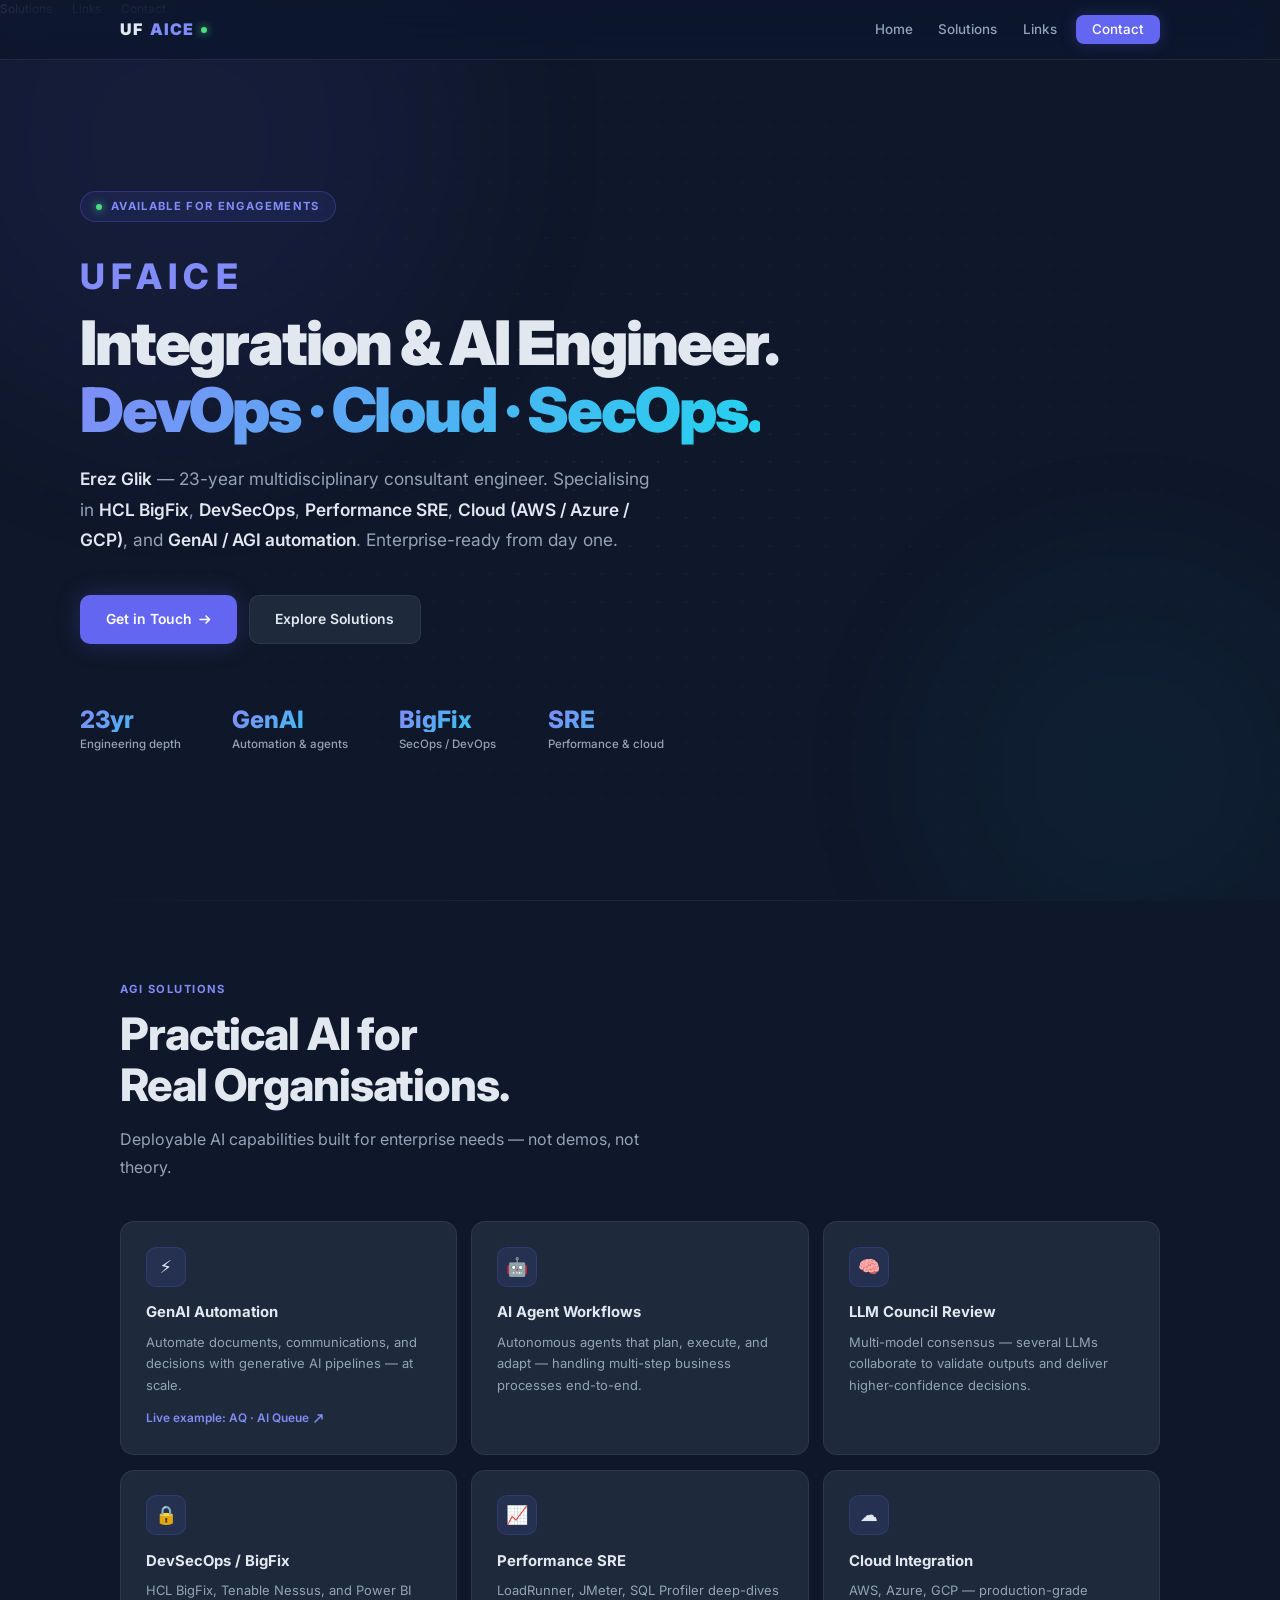
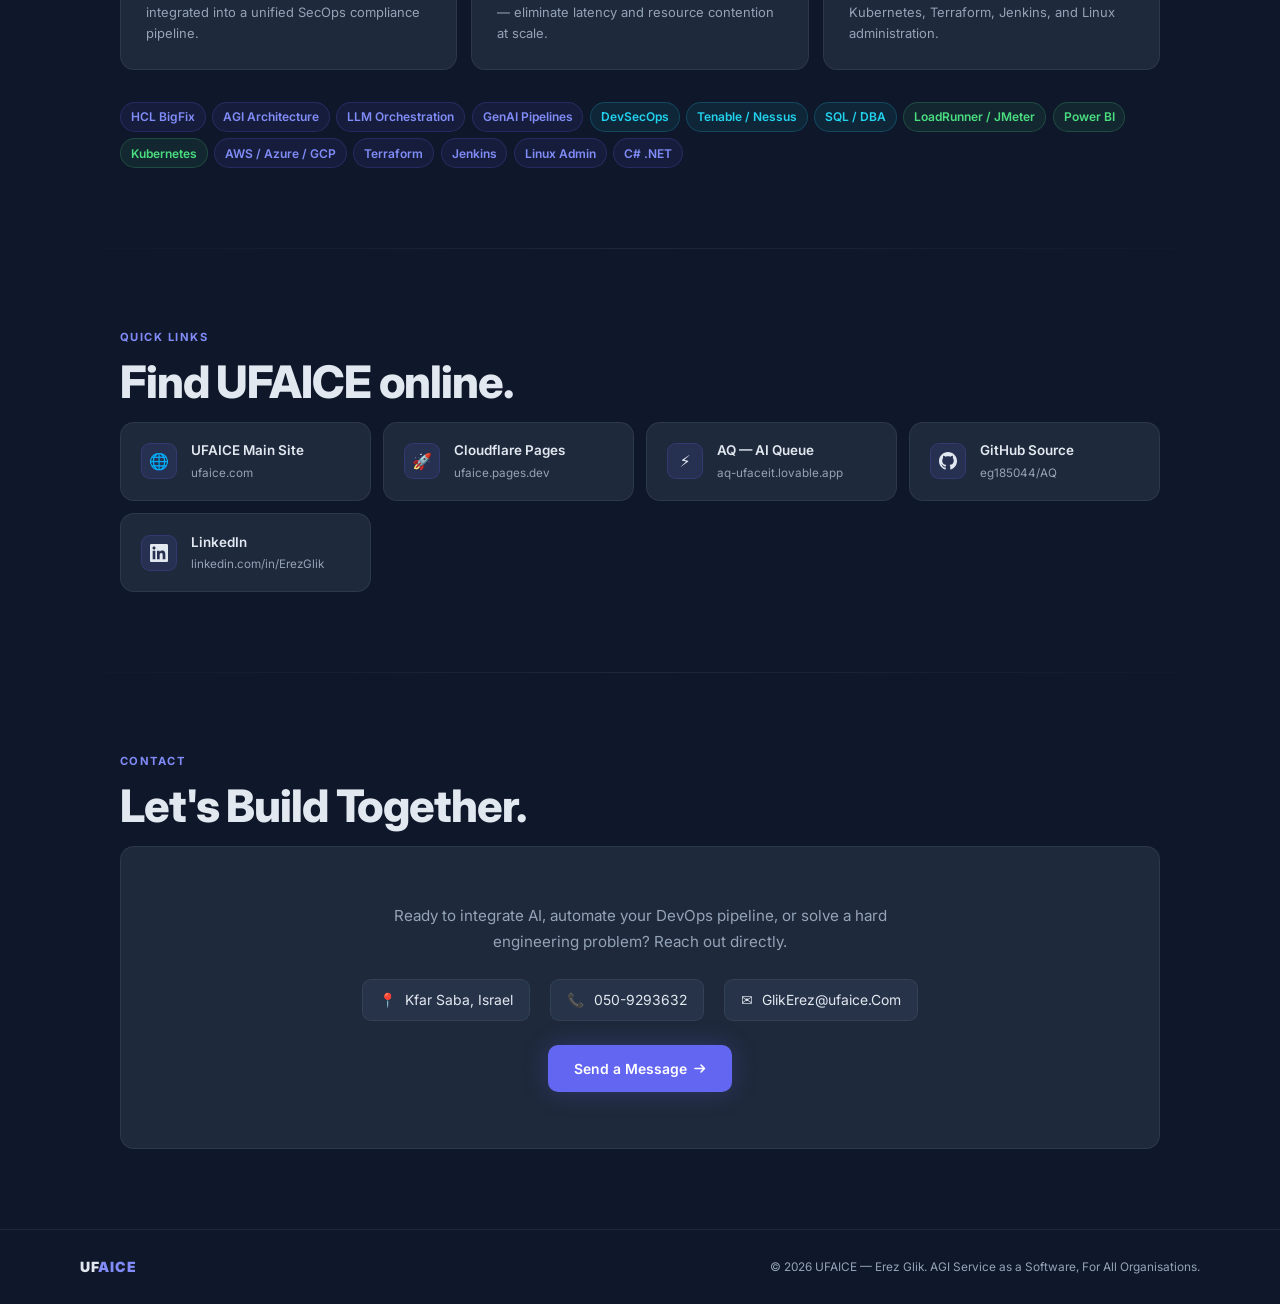
==== index.html @ b27f2d7b "Create UFAICE Cloudflare Pages PWA" ====
<!DOCTYPE html>
<html lang="en">
<head>
  <meta charset="UTF-8" />
  <meta name="viewport" content="width=device-width, initial-scale=1.0" />
  <meta name="description" content="UFAICE — AGI Service as a Software. Erez Glik: Integration Consultant Engineer specialising in DevOps, Cloud, SecOps, BigFix, SRE, and AI/AGI automation." />
  <meta name="keywords" content="UFAICE, Erez Glik, DevOps, SecOps, BigFix, Cloud, SRE, GenAI, AI Agents, LLM, Integration Engineer" />
  <meta name="author" content="Erez Glik — UFAICE" />
  <meta name="theme-color" content="#0f172a" />
  <meta name="robots" content="index, follow" />

  <!-- Open Graph -->
  <meta property="og:title" content="UFAICE | Erez Glik — Integration Consultant & AI Engineer" />
  <meta property="og:description" content="DevOps · Cloud · SecOps · BigFix · SRE · GenAI. AGI Service as a Software for all organisations." />
  <meta property="og:type" content="website" />
  <meta property="og:url" content="https://ufaice.com/" />

  <!-- PWA -->
  <link rel="manifest" href="/manifest.webmanifest" />
  <link rel="apple-touch-icon" href="/icons/icon-192.png" />
  <meta name="apple-mobile-web-app-capable" content="yes" />
  <meta name="apple-mobile-web-app-status-bar-style" content="black-translucent" />
  <meta name="apple-mobile-web-app-title" content="UFAICE" />

  <title>UFAICE | Erez Glik</title>

  <link rel="preconnect" href="https://fonts.googleapis.com" />
  <link rel="preconnect" href="https://fonts.gstatic.com" crossorigin />
  <link href="https://fonts.googleapis.com/css2?family=Inter:wght@300;400;500;600;700;800;900&display=swap" rel="stylesheet" />
  <link rel="stylesheet" href="/style.css" />
</head>
<body>

<!-- Ambient background -->
<div id="ambient" aria-hidden="true">
  <div class="orb orb-1"></div>
  <div class="orb orb-2"></div>
</div>

<!-- ── Navigation ─────────────────────────────────── -->
<nav id="nav" role="navigation" aria-label="Main navigation">
  <div class="nav-inner">
    <a href="#home" class="nav-logo" aria-label="UFAICE home">
      UF<span class="hi">AICE</span>
      <div class="pulse" aria-hidden="true"></div>
    </a>
    <ul class="nav-links" id="navLinks" role="list">
      <li><a href="#home"      class="nav-link active" data-section="home">Home</a></li>
      <li><a href="#solutions" class="nav-link"        data-section="solutions">Solutions</a></li>
      <li><a href="#links"     class="nav-link"        data-section="links">Links</a></li>
      <li><a href="#contact"   class="nav-link nav-cta" data-section="contact">Contact</a></li>
    </ul>
    <button class="burger" id="burger" aria-label="Toggle menu" aria-expanded="false" aria-controls="navLinks">
      <span></span><span></span><span></span>
    </button>
  </div>
</nav>

<!-- ── Hero ───────────────────────────────────────── -->
<section id="home" aria-label="Hero">
  <div class="hero-inner">
    <div class="hero-badge">
      <div class="dot" aria-hidden="true"></div>
      Available for engagements
    </div>

    <p class="brand-line">UFAICE</p>

    <h1 class="hero-h1">
      Integration &amp; AI Engineer.<br/>
      <span class="g">DevOps · Cloud · SecOps.</span>
    </h1>

    <p class="hero-sub">
      <strong>Erez Glik</strong> — 23-year multidisciplinary consultant engineer.
      Specialising in <strong>HCL BigFix</strong>, <strong>DevSecOps</strong>,
      <strong>Performance SRE</strong>, <strong>Cloud (AWS / Azure / GCP)</strong>,
      and <strong>GenAI / AGI automation</strong>. Enterprise-ready from day one.
    </p>

    <div class="hero-actions">
      <a href="#contact" class="btn btn-p">
        Get in Touch
        <svg width="13" height="13" viewBox="0 0 13 13" fill="none" aria-hidden="true">
          <path d="M2 6.5h9M8 3l3.5 3.5L8 10" stroke="currentColor" stroke-width="1.6" stroke-linecap="round" stroke-linejoin="round"/>
        </svg>
      </a>
      <a href="#solutions" class="btn btn-g">Explore Solutions</a>
    </div>

    <div class="hero-stats" aria-label="Key stats">
      <div class="stat"><div class="stat-num">23yr</div><div class="stat-lbl">Engineering depth</div></div>
      <div class="stat"><div class="stat-num">GenAI</div><div class="stat-lbl">Automation & agents</div></div>
      <div class="stat"><div class="stat-num">BigFix</div><div class="stat-lbl">SecOps / DevOps</div></div>
      <div class="stat"><div class="stat-num">SRE</div><div class="stat-lbl">Performance & cloud</div></div>
    </div>
  </div>
</section>

<div class="divider" role="separator" aria-hidden="true"></div>

<!-- ── Solutions ──────────────────────────────────── -->
<section id="solutions" class="sec" aria-labelledby="sol-h">
  <div class="wrap">
    <p class="tag reveal">AGI Solutions</p>
    <h2 id="sol-h" class="reveal">Practical AI for<br/>Real Organisations.</h2>
    <p class="lead reveal">Deployable AI capabilities built for enterprise needs — not demos, not theory.</p>

    <div class="cards" role="list">
      <article class="card reveal d1" role="listitem">
        <div class="card-icon" aria-hidden="true">⚡</div>
        <h3 class="c-title">GenAI Automation</h3>
        <p class="c-body">Automate documents, communications, and decisions with generative AI pipelines — at scale.</p>
        <a href="https://aq-ufaceit.lovable.app" target="_blank" rel="noopener noreferrer" class="card-link" aria-label="Live example: AQ AI Queue">
          Live example: AQ · AI Queue
          <svg width="11" height="11" viewBox="0 0 11 11" fill="none" aria-hidden="true"><path d="M2 9L9 2M9 2H5M9 2v4" stroke="currentColor" stroke-width="1.5" stroke-linecap="round" stroke-linejoin="round"/></svg>
        </a>
      </article>
      <article class="card reveal d2" role="listitem">
        <div class="card-icon" aria-hidden="true">🤖</div>
        <h3 class="c-title">AI Agent Workflows</h3>
        <p class="c-body">Autonomous agents that plan, execute, and adapt — handling multi-step business processes end-to-end.</p>
      </article>
      <article class="card reveal d3" role="listitem">
        <div class="card-icon" aria-hidden="true">🧠</div>
        <h3 class="c-title">LLM Council Review</h3>
        <p class="c-body">Multi-model consensus — several LLMs collaborate to validate outputs and deliver higher-confidence decisions.</p>
      </article>
      <article class="card reveal d4" role="listitem">
        <div class="card-icon" aria-hidden="true">🔒</div>
        <h3 class="c-title">DevSecOps / BigFix</h3>
        <p class="c-body">HCL BigFix, Tenable Nessus, and Power BI integrated into a unified SecOps compliance pipeline.</p>
      </article>
      <article class="card reveal d5" role="listitem">
        <div class="card-icon" aria-hidden="true">📈</div>
        <h3 class="c-title">Performance SRE</h3>
        <p class="c-body">LoadRunner, JMeter, SQL Profiler deep-dives — eliminate latency and resource contention at scale.</p>
      </article>
      <article class="card reveal d6" role="listitem">
        <div class="card-icon" aria-hidden="true">☁️</div>
        <h3 class="c-title">Cloud Integration</h3>
        <p class="c-body">AWS, Azure, GCP — production-grade Kubernetes, Terraform, Jenkins, and Linux administration.</p>
      </article>
    </div>

    <div class="pills reveal" style="margin-top:2rem;" aria-label="Technology stack">
      <span class="pill">HCL BigFix</span>
      <span class="pill">AGI Architecture</span>
      <span class="pill">LLM Orchestration</span>
      <span class="pill">GenAI Pipelines</span>
      <span class="pill pill-cyan">DevSecOps</span>
      <span class="pill pill-cyan">Tenable / Nessus</span>
      <span class="pill pill-cyan">SQL / DBA</span>
      <span class="pill pill-green">LoadRunner / JMeter</span>
      <span class="pill pill-green">Power BI</span>
      <span class="pill pill-green">Kubernetes</span>
      <span class="pill">AWS / Azure / GCP</span>
      <span class="pill">Terraform</span>
      <span class="pill">Jenkins</span>
      <span class="pill">Linux Admin</span>
      <span class="pill">C# .NET</span>
    </div>
  </div>
</section>

<div class="divider" role="separator" aria-hidden="true"></div>

<!-- ── Quick Links ─────────────────────────────────── -->
<section id="links" class="sec" aria-labelledby="links-h">
  <div class="wrap">
    <p class="tag reveal">Quick Links</p>
    <h2 id="links-h" class="reveal">Find UFAICE online.</h2>

    <div class="links-grid reveal">
      <a href="https://ufaice.com/" target="_blank" rel="noopener noreferrer" class="link-card" aria-label="UFAICE main site">
        <div class="link-icon" aria-hidden="true">🌐</div>
        <div>
          <div class="link-label">UFAICE Main Site</div>
          <div class="link-url">ufaice.com</div>
        </div>
      </a>
      <a href="https://ufaice.pages.dev/" target="_blank" rel="noopener noreferrer" class="link-card" aria-label="Cloudflare Pages deployment">
        <div class="link-icon" aria-hidden="true">🚀</div>
        <div>
          <div class="link-label">Cloudflare Pages</div>
          <div class="link-url">ufaice.pages.dev</div>
        </div>
      </a>
      <a href="https://aq-ufaceit.lovable.app" target="_blank" rel="noopener noreferrer" class="link-card" aria-label="AQ AI Queue live app">
        <div class="link-icon" aria-hidden="true">⚡</div>
        <div>
          <div class="link-label">AQ — AI Queue</div>
          <div class="link-url">aq-ufaceit.lovable.app</div>
        </div>
      </a>
      <a href="https://github.com/eg185044/AQ" target="_blank" rel="noopener noreferrer" class="link-card" aria-label="GitHub source repository">
        <div class="link-icon" aria-hidden="true">
          <svg width="18" height="18" viewBox="0 0 24 24" fill="currentColor" aria-hidden="true"><path d="M12 0c-6.626 0-12 5.373-12 12 0 5.302 3.438 9.8 8.207 11.387.599.111.793-.261.793-.577v-2.234c-3.338.726-4.033-1.416-4.033-1.416-.546-1.387-1.333-1.756-1.333-1.756-1.089-.745.083-.729.083-.729 1.205.084 1.839 1.237 1.839 1.237 1.07 1.834 2.807 1.304 3.492.997.107-.775.418-1.305.762-1.604-2.665-.305-5.467-1.334-5.467-5.931 0-1.311.469-2.381 1.236-3.221-.124-.303-.535-1.524.117-3.176 0 0 1.008-.322 3.301 1.23.957-.266 1.983-.399 3.003-.404 1.02.005 2.047.138 3.006.404 2.291-1.552 3.297-1.23 3.297-1.23.653 1.653.242 2.874.118 3.176.77.84 1.235 1.911 1.235 3.221 0 4.609-2.807 5.624-5.479 5.921.43.372.823 1.102.823 2.222v3.293c0 .319.192.694.801.576 4.765-1.589 8.199-6.086 8.199-11.386 0-6.627-5.373-12-12-12z"/></svg>
        </div>
        <div>
          <div class="link-label">GitHub Source</div>
          <div class="link-url">eg185044/AQ</div>
        </div>
      </a>
      <a href="https://linkedin.com/in/ErezGlik" target="_blank" rel="noopener noreferrer" class="link-card" aria-label="LinkedIn profile">
        <div class="link-icon" aria-hidden="true">
          <svg width="18" height="18" viewBox="0 0 24 24" fill="currentColor" aria-hidden="true"><path d="M20.447 20.452h-3.554v-5.569c0-1.328-.027-3.037-1.852-3.037-1.853 0-2.136 1.445-2.136 2.939v5.667H9.351V9h3.414v1.561h.046c.477-.9 1.637-1.85 3.37-1.85 3.601 0 4.267 2.37 4.267 5.455v6.286zM5.337 7.433c-1.144 0-2.063-.926-2.063-2.065 0-1.138.92-2.063 2.063-2.063 1.14 0 2.064.925 2.064 2.063 0 1.139-.925 2.065-2.064 2.065zm1.782 13.019H3.555V9h3.564v11.452zM22.225 0H1.771C.792 0 0 .774 0 1.729v20.542C0 23.227.792 24 1.771 24h20.451C23.2 24 24 23.227 24 22.271V1.729C24 .774 23.2 0 22.222 0h.003z"/></svg>
        </div>
        <div>
          <div class="link-label">LinkedIn</div>
          <div class="link-url">linkedin.com/in/ErezGlik</div>
        </div>
      </a>
    </div>
  </div>
</section>

<div class="divider" role="separator" aria-hidden="true"></div>

<!-- ── Contact ────────────────────────────────────── -->
<section id="contact" class="sec" aria-labelledby="contact-h">
  <div class="wrap">
    <p class="tag reveal">Contact</p>
    <h2 id="contact-h" class="reveal">Let's Build Together.</h2>

    <div class="contact-box reveal">
      <p>Ready to integrate AI, automate your DevOps pipeline, or solve a hard engineering problem? Reach out directly.</p>
      <div class="c-rows">
        <div class="c-row">
          <span aria-hidden="true">📍</span>
          <span>Kfar Saba, Israel</span>
        </div>
        <div class="c-row">
          <span aria-hidden="true">📞</span>
          <a href="tel:+9720509293632">050-9293632</a>
        </div>
        <div class="c-row">
          <span aria-hidden="true">✉</span>
          <a href="mailto:GlikErez@ufaice.Com">GlikErez@ufaice.Com</a>
        </div>
      </div>
      <a href="mailto:GlikErez@ufaice.Com?subject=Project%20Inquiry%20%E2%80%94%20UFAICE" class="btn btn-p">
        Send a Message
        <svg width="13" height="13" viewBox="0 0 13 13" fill="none" aria-hidden="true">
          <path d="M2 6.5h9M8 3l3.5 3.5L8 10" stroke="currentColor" stroke-width="1.6" stroke-linecap="round" stroke-linejoin="round"/>
        </svg>
      </a>
    </div>
  </div>
</section>

<!-- ── Footer ─────────────────────────────────────── -->
<footer role="contentinfo">
  <div class="footer-inner">
    <a href="#home" class="f-logo">UF<span>AICE</span></a>
    <p class="f-copy">© 2026 UFAICE — Erez Glik. AGI Service as a Software, For All Organisations.</p>
    <nav class="f-links" aria-label="Footer links">
      <a href="#solutions">Solutions</a>
      <a href="#links">Links</a>
      <a href="#contact">Contact</a>
    </nav>
  </div>
</footer>

<script>
  /* ── Nav scroll + scrollspy ── */
  const nav = document.getElementById('nav');
  const links = document.querySelectorAll('.nav-link');
  const sections = Array.from(document.querySelectorAll('section[id]'));

  window.addEventListener('scroll', () => {
    nav.classList.toggle('scrolled', window.scrollY > 20);
    let current = 'home';
    sections.forEach(s => { if (window.scrollY >= s.offsetTop - 120) current = s.id; });
    links.forEach(l => {
      const active = l.dataset.section === current;
      l.classList.toggle('active', active && !l.classList.contains('nav-cta'));
    });
  }, { passive: true });

  /* ── Mobile menu ── */
  const burger = document.getElementById('burger');
  const navLinks = document.getElementById('navLinks');
  burger.addEventListener('click', () => {
    const open = navLinks.classList.toggle('open');
    burger.classList.toggle('open', open);
    burger.setAttribute('aria-expanded', String(open));
  });
  navLinks.querySelectorAll('a').forEach(a => a.addEventListener('click', () => {
    navLinks.classList.remove('open');
    burger.classList.remove('open');
    burger.setAttribute('aria-expanded', 'false');
  }));

  /* ── Scroll reveal ── */
  const io = new IntersectionObserver(entries => {
    entries.forEach(e => { if (e.isIntersecting) { e.target.classList.add('in'); io.unobserve(e.target); } });
  }, { threshold: 0.1, rootMargin: '0px 0px -40px 0px' });
  document.querySelectorAll('.reveal').forEach(el => io.observe(el));
</script>

<!-- PWA service worker -->
<script>
  if ('serviceWorker' in navigator) {
    window.addEventListener('load', () => {
      navigator.serviceWorker.register('/service-worker.js').catch(() => {});
    });
  }
</script>

</body>
</html>
---- style.css ----
/* ── Reset ───────────────────────────────────────── */
*, *::before, *::after { box-sizing: border-box; margin: 0; padding: 0; }

/* ── Tokens ──────────────────────────────────────── */
:root {
  --bg:        #0f172a;
  --surface:   #1e293b;
  --surface2:  #263349;
  --border:    rgba(148,163,184,0.12);
  --border-hi: rgba(99,102,241,0.45);
  --accent:    #6366f1;
  --accent-hi: #818cf8;
  --cyan:      #22d3ee;
  --green:     #4ade80;
  --amber:     #fbbf24;
  --text:      #e2e8f0;
  --muted:     #94a3b8;
  --glow:      rgba(99,102,241,0.25);
  --nav-h:     60px;
  --r:         14px;
  --ease:      0.26s cubic-bezier(.4,0,.2,1);
  --max:       1120px;
}

html { scroll-behavior: smooth; }

body {
  font-family: 'Inter', system-ui, -apple-system, sans-serif;
  background: var(--bg);
  color: var(--text);
  line-height: 1.6;
  overflow-x: hidden;
  -webkit-font-smoothing: antialiased;
}

/* ── Ambient glow ────────────────────────────────── */
#ambient {
  position: fixed; inset: 0; z-index: 0; pointer-events: none; overflow: hidden;
}
.orb {
  position: absolute; border-radius: 50%;
  filter: blur(100px); opacity: 0.45;
  animation: drift 20s ease-in-out infinite alternate;
}
.orb-1 { width:560px;height:560px;background:rgba(99,102,241,0.18);top:-140px;left:-100px; }
.orb-2 { width:420px;height:420px;background:rgba(34,211,238,0.1);bottom:-80px;right:-60px;animation-delay:-8s; }
#ambient::after {
  content:''; position:absolute; inset:0;
  background-image: radial-gradient(rgba(255,255,255,0.045) 1px, transparent 1px);
  background-size: 28px 28px;
  mask-image: radial-gradient(ellipse 80% 80% at 50% 50%, black 0%, transparent 100%);
  -webkit-mask-image: radial-gradient(ellipse 80% 80% at 50% 50%, black 0%, transparent 100%);
}
@keyframes drift {
  from { transform: translate(0,0) scale(1); }
  to   { transform: translate(24px,16px) scale(1.06); }
}

/* ── Utility ─────────────────────────────────────── */
.wrap { max-width: var(--max); margin: 0 auto; padding: 0 clamp(1.25rem,5vw,2.5rem); }
.divider { height:1px; background:linear-gradient(90deg,transparent,var(--border),transparent); position:relative;z-index:1; }
.tag {
  font-size: .7rem; font-weight: 700; letter-spacing: .13em;
  color: var(--accent-hi); text-transform: uppercase; margin-bottom: .6rem;
}
h2 {
  font-size: clamp(1.7rem,3.8vw,2.8rem); font-weight: 800;
  letter-spacing: -.025em; line-height: 1.15; margin-bottom: .85rem;
}
.lead { color: var(--muted); font-size: 1rem; max-width: 520px; line-height: 1.75; margin-bottom: 2.5rem; }

/* ── Nav ─────────────────────────────────────────── */
nav {
  position: fixed; top:0;left:0;right:0; height: var(--nav-h); z-index: 200;
  background: rgba(15,23,42,0.72); backdrop-filter: blur(20px) saturate(160%);
  -webkit-backdrop-filter: blur(20px) saturate(160%);
  border-bottom: 1px solid var(--border); transition: background var(--ease);
}
nav.scrolled { background: rgba(15,23,42,0.94); }
.nav-inner {
  max-width: var(--max); margin: 0 auto;
  padding: 0 clamp(1.25rem,5vw,2.5rem);
  height: 100%; display:flex; align-items:center; justify-content:space-between;
}
.nav-logo {
  font-size: 1rem; font-weight: 900; letter-spacing: .07em;
  color: var(--text); text-decoration: none;
  display: flex; align-items: center; gap: .4rem;
}
.nav-logo .hi { color: var(--accent-hi); }
.nav-logo .pulse {
  width:6px;height:6px;background:var(--green);border-radius:50%;
  box-shadow:0 0 8px var(--green);animation:blink 2.2s ease-in-out infinite;
}
.nav-links { display:flex; align-items:center; gap:.1rem; list-style:none; }
.nav-links a {
  color:var(--muted);text-decoration:none;font-size:.84rem;font-weight:500;
  padding:.4rem .75rem;border-radius:8px;
  transition:color var(--ease),background var(--ease);
}
.nav-links a:hover { color:var(--text);background:rgba(255,255,255,0.05); }
.nav-cta {
  background:var(--accent)!important;color:#fff!important;
  padding:.4rem 1rem!important;margin-left:.35rem;
  box-shadow:0 0 16px var(--glow);
}
.nav-cta:hover { background:var(--accent-hi)!important; }
.burger {
  display:none;flex-direction:column;gap:5px;cursor:pointer;
  padding:6px;background:none;border:none;border-radius:8px;
}
.burger span { display:block;width:22px;height:2px;background:var(--text);border-radius:2px;transition:var(--ease); }
.burger.open span:nth-child(1){ transform:translateY(7px) rotate(45deg); }
.burger.open span:nth-child(2){ opacity:0; }
.burger.open span:nth-child(3){ transform:translateY(-7px) rotate(-45deg); }

/* ── Hero ────────────────────────────────────────── */
#home {
  position:relative;z-index:1;min-height:100svh;
  display:flex;align-items:center;
  padding: calc(var(--nav-h) + 5rem) clamp(1.25rem,5vw,2.5rem) 6rem;
}
.hero-inner { max-width:var(--max);margin:0 auto;width:100%; }
.hero-badge {
  display:inline-flex;align-items:center;gap:.55rem;
  background:rgba(99,102,241,0.1);border:1px solid rgba(99,102,241,0.28);
  border-radius:100px;padding:.35rem .95rem;
  font-size:.7rem;font-weight:700;letter-spacing:.12em;
  color:var(--accent-hi);text-transform:uppercase;margin-bottom:1.6rem;
}
.hero-badge .dot {
  width:6px;height:6px;background:var(--green);border-radius:50%;
  box-shadow:0 0 8px var(--green);animation:blink 2s ease-in-out infinite;
}
.brand-line {
  font-size:clamp(1.6rem,3.6vw,2.2rem);font-weight:800;letter-spacing:.18em;
  color:var(--accent-hi);text-transform:uppercase;margin-bottom:.4rem;opacity:.9;
  animation:fadeUp .6s ease both;
}
h1.hero-h1 {
  font-size:clamp(2rem,4.8vw,4rem);font-weight:900;line-height:1.08;
  letter-spacing:-.035em;margin-bottom:1.3rem;animation:fadeUp .7s ease both .07s;
}
.g {
  background:linear-gradient(130deg,var(--accent-hi) 0%,var(--cyan) 100%);
  -webkit-background-clip:text;-webkit-text-fill-color:transparent;background-clip:text;
}
.hero-sub {
  font-size:clamp(.94rem,1.85vw,1.08rem);color:var(--muted);
  max-width:570px;line-height:1.78;margin-bottom:2.4rem;
  animation:fadeUp .7s ease both .14s;
}
.hero-sub strong { color:var(--text);font-weight:600; }
.hero-actions {
  display:flex;gap:.75rem;flex-wrap:wrap;margin-bottom:4rem;
  animation:fadeUp .7s ease both .21s;
}
.btn {
  display:inline-flex;align-items:center;gap:.4rem;
  padding:.78rem 1.6rem;border-radius:10px;
  font-size:.87rem;font-weight:600;text-decoration:none;
  transition:all var(--ease);cursor:pointer;border:none;font-family:inherit;
}
.btn-p { background:var(--accent);color:#fff;box-shadow:0 0 24px var(--glow); }
.btn-p:hover { background:var(--accent-hi);transform:translateY(-2px);box-shadow:0 0 36px var(--glow); }
.btn-g { background:var(--surface);color:var(--text);border:1px solid var(--border); }
.btn-g:hover { background:var(--surface2);border-color:rgba(255,255,255,0.12);transform:translateY(-2px); }
.hero-stats {
  display:flex;gap:clamp(1.5rem,4vw,3.5rem);flex-wrap:wrap;
  animation:fadeUp .7s ease both .28s;
}
.stat-num {
  font-size:1.5rem;font-weight:800;line-height:1;
  background:linear-gradient(130deg,var(--accent-hi),var(--cyan));
  -webkit-background-clip:text;-webkit-text-fill-color:transparent;background-clip:text;
}
.stat-lbl { font-size:.72rem;color:var(--muted);font-weight:500;margin-top:.18rem; }

/* ── Sections shared ─────────────────────────────── */
.sec { position:relative;z-index:1;padding:5rem clamp(1.25rem,5vw,2.5rem); }

/* ── Solution Cards ──────────────────────────────── */
.cards { display:grid;grid-template-columns:repeat(auto-fit,minmax(260px,1fr));gap:.9rem; }
.card {
  position:relative;background:var(--surface);border:1px solid var(--border);
  border-radius:var(--r);padding:1.55rem;overflow:hidden;
  transition:border-color var(--ease),background var(--ease),transform var(--ease),box-shadow var(--ease);
}
.card::before {
  content:'';position:absolute;inset:0;
  background:linear-gradient(135deg,rgba(99,102,241,0.07) 0%,transparent 60%);
  opacity:0;transition:opacity var(--ease);
}
.card:hover { border-color:var(--border-hi);background:var(--surface2);transform:translateY(-4px);box-shadow:0 14px 36px rgba(0,0,0,0.35); }
.card:hover::before { opacity:1; }
.card::after {
  content:'';position:absolute;top:0;left:0;right:0;height:2px;
  background:linear-gradient(90deg,var(--accent),var(--cyan));
  opacity:0;transition:opacity var(--ease);border-radius:var(--r) var(--r) 0 0;
}
.card:hover::after { opacity:1; }
.card-icon {
  width:40px;height:40px;display:flex;align-items:center;justify-content:center;
  background:rgba(99,102,241,0.12);border:1px solid rgba(99,102,241,0.2);
  border-radius:10px;font-size:1.12rem;margin-bottom:.9rem;position:relative;z-index:1;
}
.c-title { font-size:.93rem;font-weight:700;margin-bottom:.42rem;position:relative;z-index:1; }
.c-body  { font-size:.81rem;color:var(--muted);line-height:1.65;position:relative;z-index:1; }
.card-link {
  display:inline-flex;align-items:center;gap:.28rem;margin-top:.8rem;
  font-size:.74rem;font-weight:600;color:var(--accent-hi);text-decoration:none;
  position:relative;z-index:1;transition:color var(--ease),gap var(--ease);
}
.card-link:hover { color:var(--cyan);gap:.45rem; }

/* ── Links grid (quick-access) ───────────────────── */
.links-grid { display:grid;grid-template-columns:repeat(auto-fit,minmax(230px,1fr));gap:.75rem; }
.link-card {
  display:flex;align-items:center;gap:.9rem;
  background:var(--surface);border:1px solid var(--border);
  border-radius:var(--r);padding:1.1rem 1.25rem;
  text-decoration:none;color:var(--text);
  transition:border-color var(--ease),background var(--ease),transform var(--ease);
}
.link-card:hover { border-color:var(--border-hi);background:var(--surface2);transform:translateY(-2px); }
.link-icon {
  width:36px;height:36px;min-width:36px;display:flex;align-items:center;justify-content:center;
  background:rgba(99,102,241,0.12);border:1px solid rgba(99,102,241,0.2);
  border-radius:9px;font-size:1rem;
}
.link-label { font-size:.84rem;font-weight:600; }
.link-url   { font-size:.73rem;color:var(--muted);margin-top:.12rem; }

/* ── Stack pills ─────────────────────────────────── */
.pills { display:flex;flex-wrap:wrap;gap:.4rem;margin-top:1.5rem; }
.pill {
  background:rgba(99,102,241,0.09);border:1px solid rgba(99,102,241,0.2);
  color:var(--accent-hi);padding:.27rem .62rem;border-radius:100px;
  font-size:.75rem;font-weight:600;
}
.pill-cyan  { background:rgba(34,211,238,0.08);border-color:rgba(34,211,238,0.2);color:var(--cyan); }
.pill-green { background:rgba(74,222,128,0.08);border-color:rgba(74,222,128,0.2);color:var(--green); }

/* ── Contact ─────────────────────────────────────── */
.contact-box {
  background:var(--surface);border:1px solid var(--border);
  border-radius:var(--r);padding:clamp(2rem,5vw,3.5rem);
  display:flex;flex-direction:column;align-items:center;text-align:center;gap:1.5rem;
}
.contact-box p { color:var(--muted);font-size:.95rem;max-width:500px;line-height:1.72; }
.contact-box .c-rows { display:flex;gap:1.25rem;flex-wrap:wrap;justify-content:center; }
.c-row {
  display:flex;align-items:center;gap:.6rem;
  font-size:.87rem;background:var(--surface2);border:1px solid var(--border);
  border-radius:9px;padding:.55rem 1rem;
}
.c-row a { color:var(--text);text-decoration:none;transition:color var(--ease); }
.c-row a:hover { color:var(--accent-hi); }

/* ── Footer ──────────────────────────────────────── */
footer {
  position:relative;z-index:1;border-top:1px solid var(--border);
  padding:1.6rem clamp(1.25rem,5vw,2.5rem);
}
.footer-inner {
  max-width:var(--max);margin:0 auto;
  display:flex;align-items:center;justify-content:space-between;flex-wrap:wrap;gap:1rem;
}
.f-logo { font-size:.88rem;font-weight:900;color:var(--text);text-decoration:none;letter-spacing:.05em; }
.f-logo span { color:var(--accent-hi); }
.f-copy { font-size:.74rem;color:var(--muted); }
.f-links { display:flex;gap:1.25rem; }
.f-links a { font-size:.74rem;color:var(--muted);text-decoration:none;transition:color var(--ease); }
.f-links a:hover { color:var(--text); }

/* ── Animations ──────────────────────────────────── */
@keyframes fadeUp { from{opacity:0;transform:translateY(18px)} to{opacity:1;transform:translateY(0)} }
@keyframes blink  { 0%,100%{opacity:1} 50%{opacity:.15} }
.reveal { opacity:0;transform:translateY(20px);transition:opacity .55s ease,transform .55s ease; }
.reveal.in { opacity:1;transform:translateY(0); }
.d1{transition-delay:.06s}.d2{transition-delay:.12s}.d3{transition-delay:.18s}
.d4{transition-delay:.24s}.d5{transition-delay:.30s}.d6{transition-delay:.36s}

/* ── Responsive ──────────────────────────────────── */
@media(max-width:640px) {
  .nav-links { display:none; }
  .nav-links.open {
    display:flex;flex-direction:column;align-items:flex-start;
    position:fixed;top:var(--nav-h);left:0;right:0;
    background:rgba(15,23,42,0.97);backdrop-filter:blur(18px);
    border-bottom:1px solid var(--border);
    padding:1.25rem clamp(1.25rem,5vw,2.5rem);gap:.3rem;
  }
  .nav-links.open .nav-cta { margin-left:0; }
  .burger { display:flex; }
}
@media(max-width:420px) {
  .cards { grid-template-columns:1fr; }
  .hero-stats { gap:1.5rem; }
}

/* ── Accessibility ───────────────────────────────── */
:focus-visible { outline:2px solid var(--accent-hi);outline-offset:3px;border-radius:4px; }
@media(prefers-reduced-motion:reduce) {
  *,*::before,*::after { animation-duration:.01ms!important;transition-duration:.01ms!important; }
}
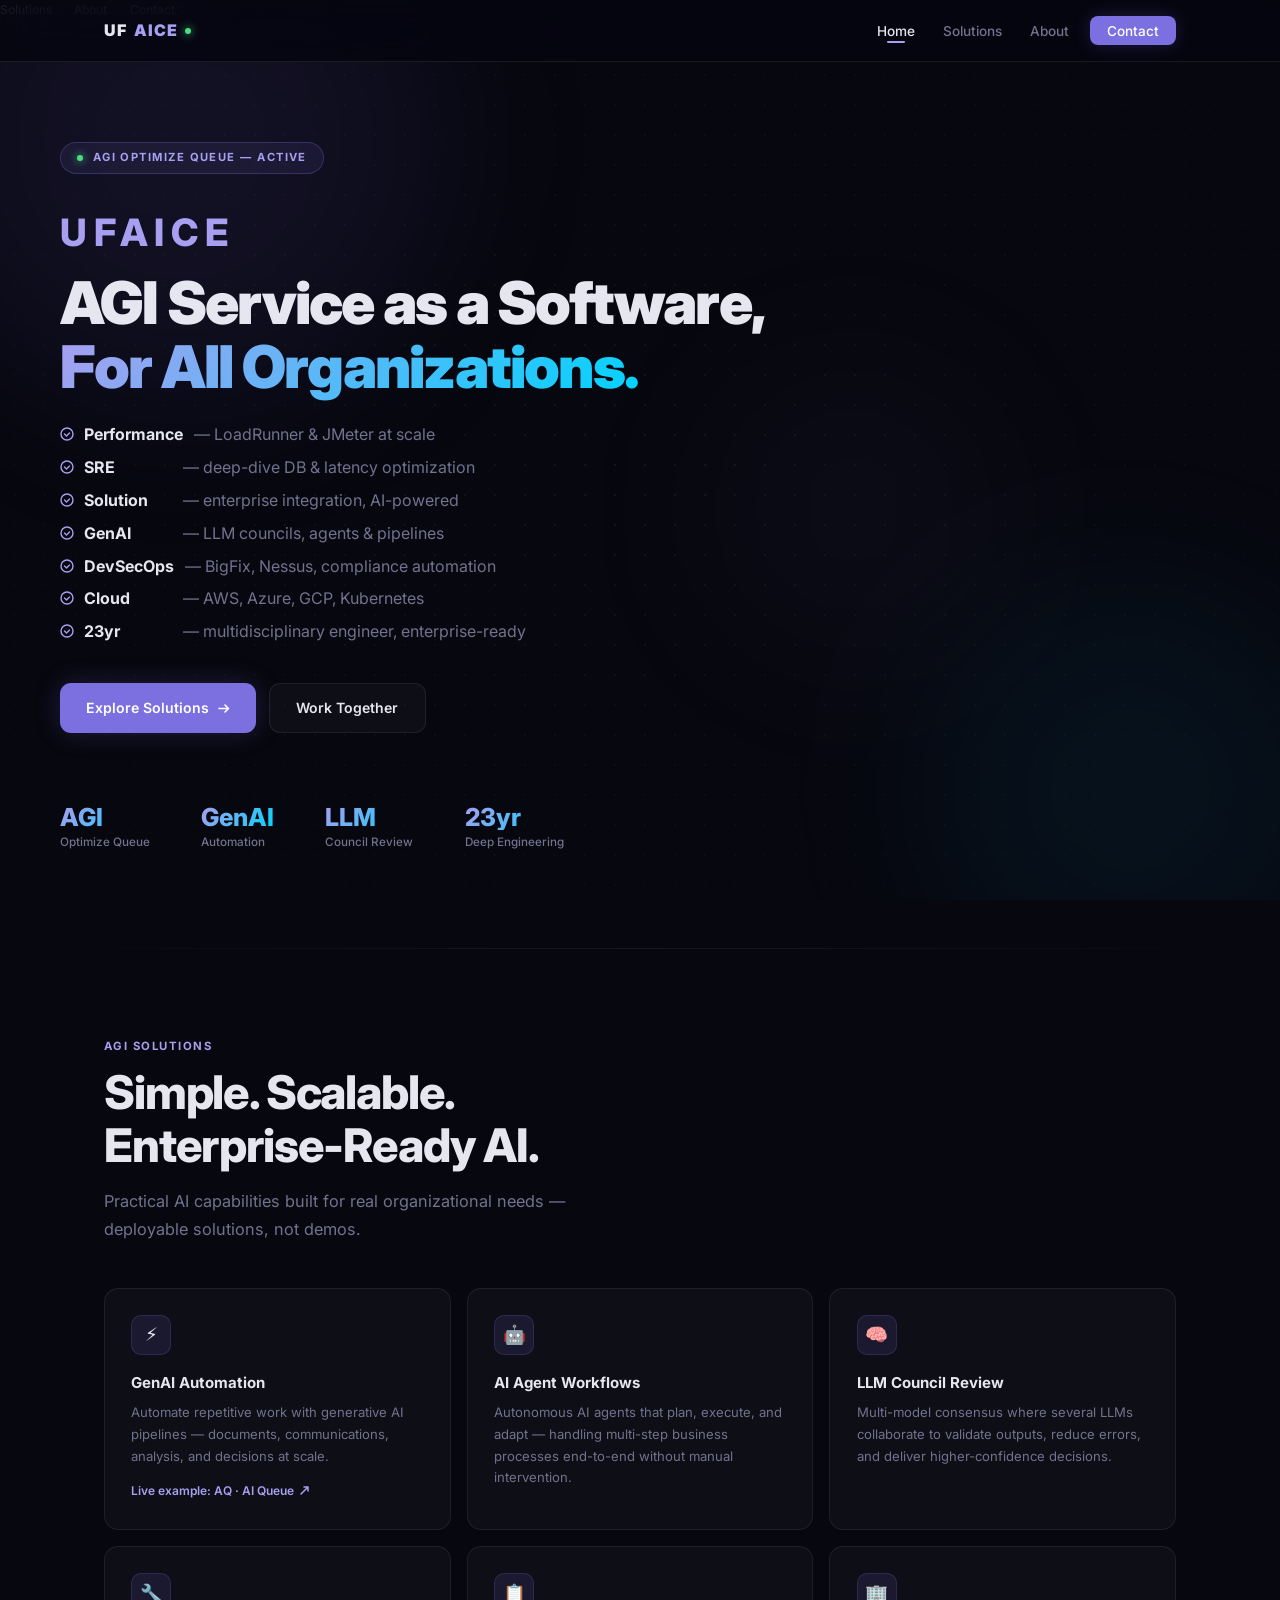
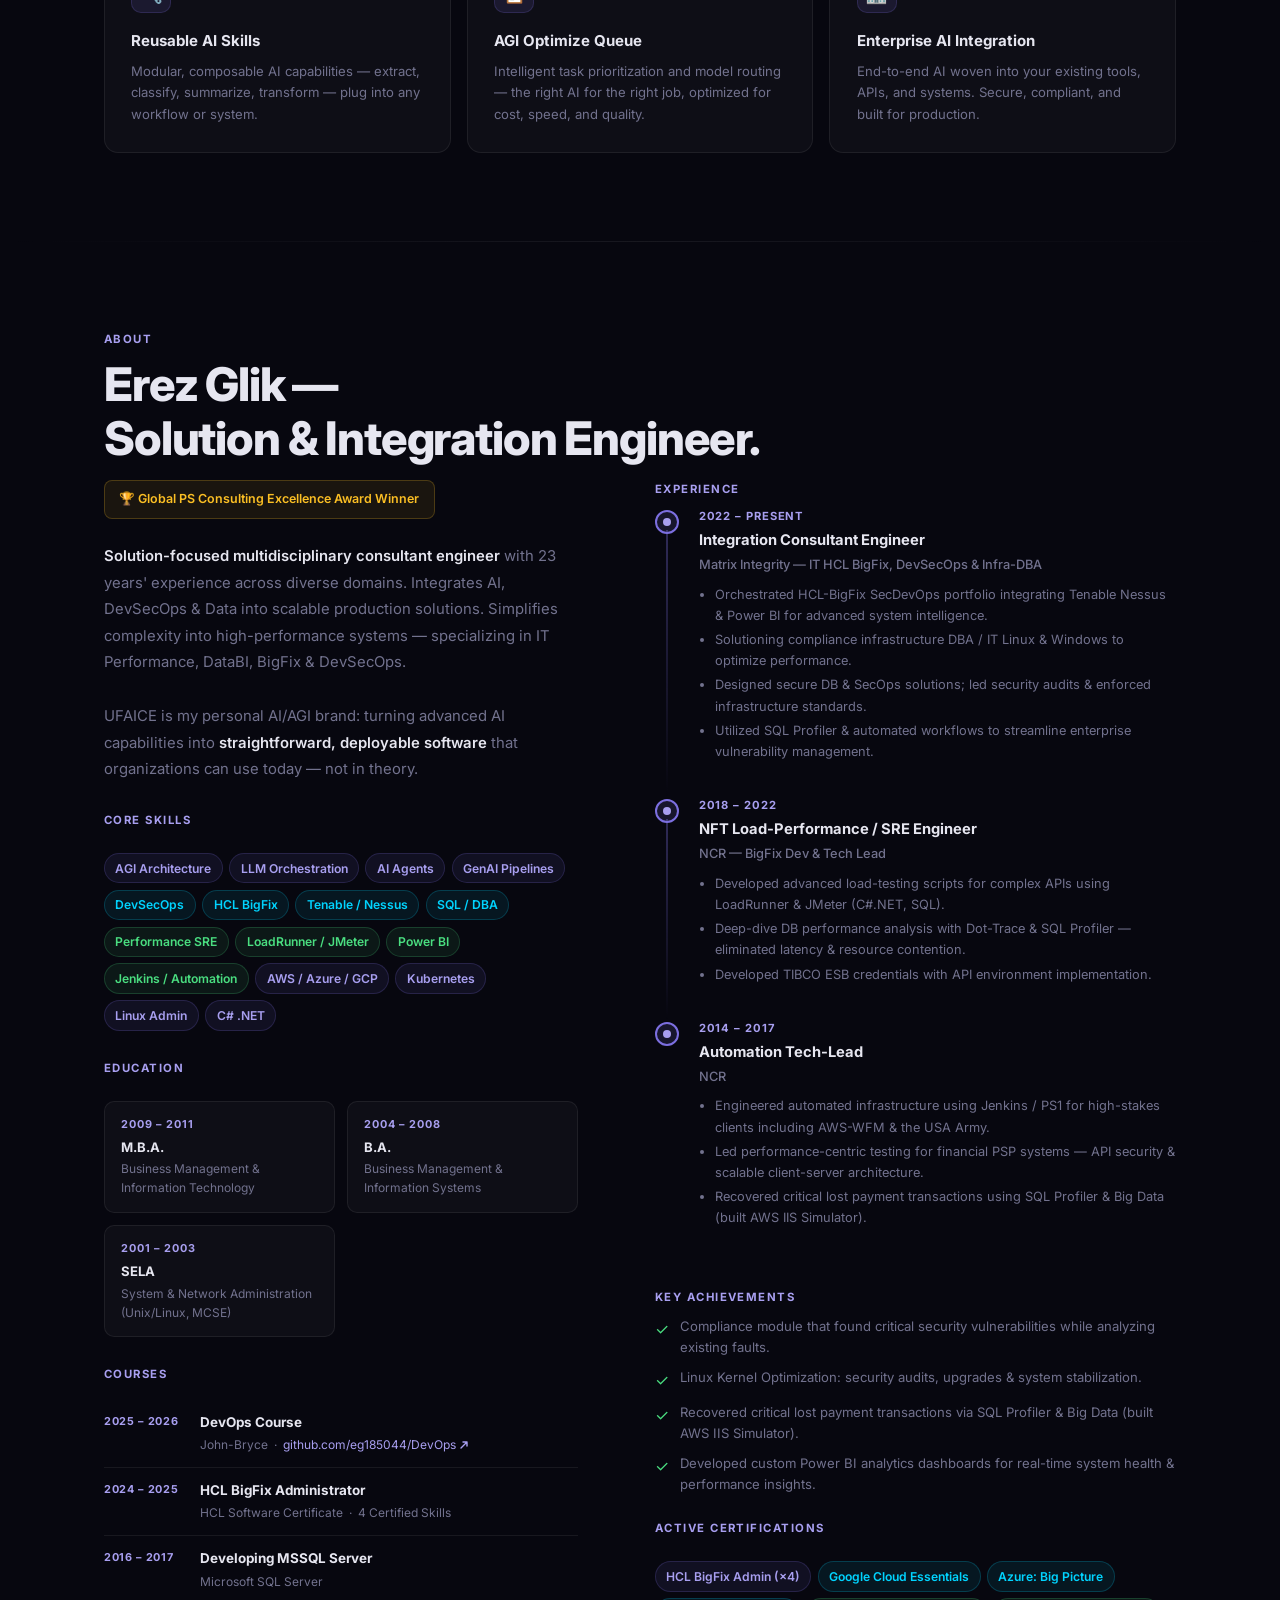
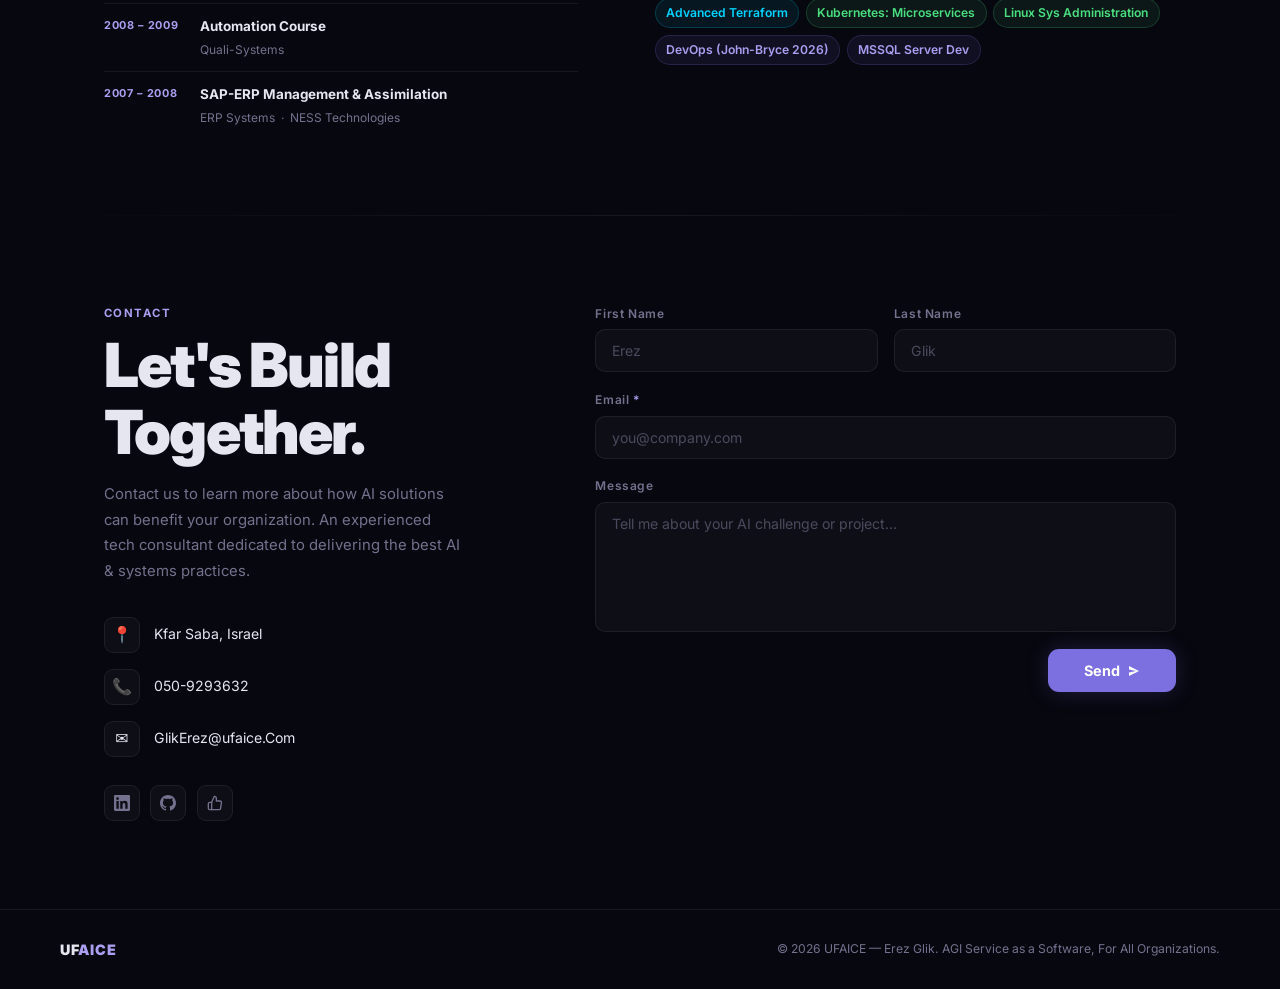
==== commit ccf6704f: "Update UFAICE PWA: hero bullets, icons, SW, manifest - Hero paragraph replaced with 7-point capabili" ====
--- a/index.html
+++ b/index.html
@@ -3,31 +3,515 @@
 <head>
   <meta charset="UTF-8" />
   <meta name="viewport" content="width=device-width, initial-scale=1.0" />
-  <meta name="description" content="UFAICE — AGI Service as a Software. Erez Glik: Integration Consultant Engineer specialising in DevOps, Cloud, SecOps, BigFix, SRE, and AI/AGI automation." />
-  <meta name="keywords" content="UFAICE, Erez Glik, DevOps, SecOps, BigFix, Cloud, SRE, GenAI, AI Agents, LLM, Integration Engineer" />
+  <meta name="description" content="UFAICE — AGI Service as a Software, For All Organizations. Erez Glik: 23-year multidisciplinary consultant engineer specializing in AI, DevSecOps, Performance & BigFix." />
+  <meta name="keywords" content="UFAICE, AGI, GenAI, LLM Council, AI Agents, DevSecOps, BigFix, Performance Engineering, Erez Glik, AI solutions" />
   <meta name="author" content="Erez Glik — UFAICE" />
-  <meta name="theme-color" content="#0f172a" />
+  <meta name="theme-color" content="#07070f" />
   <meta name="robots" content="index, follow" />
 
   <!-- Open Graph -->
-  <meta property="og:title" content="UFAICE | Erez Glik — Integration Consultant & AI Engineer" />
-  <meta property="og:description" content="DevOps · Cloud · SecOps · BigFix · SRE · GenAI. AGI Service as a Software for all organisations." />
+  <meta property="og:title" content="UFAICE — AGI Service as a Software, For All Organizations" />
+  <meta property="og:description" content="Erez Glik: Service-focused AI/AGI consultant. GenAI, LLM Council, AI Agents, DevSecOps & enterprise integration." />
   <meta property="og:type" content="website" />
-  <meta property="og:url" content="https://ufaice.com/" />
 
   <!-- PWA -->
-  <link rel="manifest" href="/manifest.webmanifest" />
-  <link rel="apple-touch-icon" href="/icons/icon-192.png" />
+  <link rel="manifest" href="manifest.json" />
+  <link rel="apple-touch-icon" href="icons/icon-192.svg" />
   <meta name="apple-mobile-web-app-capable" content="yes" />
   <meta name="apple-mobile-web-app-status-bar-style" content="black-translucent" />
   <meta name="apple-mobile-web-app-title" content="UFAICE" />
 
-  <title>UFAICE | Erez Glik</title>
+  <!-- AdSense -->
+  <meta name="google-adsense-account" content="ca-pub-4352050475886170" />
+  <script async src="https://pagead2.googlesyndication.com/pagead/js/adsbygoogle.js?client=ca-pub-4352050475886170" crossorigin="anonymous"></script>
+
+  <title>UFAICE — AGI Service as a Software | Erez Glik</title>
 
   <link rel="preconnect" href="https://fonts.googleapis.com" />
   <link rel="preconnect" href="https://fonts.gstatic.com" crossorigin />
   <link href="https://fonts.googleapis.com/css2?family=Inter:wght@300;400;500;600;700;800;900&display=swap" rel="stylesheet" />
-  <link rel="stylesheet" href="/style.css" />
+
+  <style>
+    /* ─── Reset ─────────────────────────────────── */
+    *, *::before, *::after { box-sizing: border-box; margin: 0; padding: 0; }
+
+    :root {
+      --bg:           #07070f;
+      --surface:      rgba(255,255,255,0.032);
+      --surface-hi:   rgba(255,255,255,0.058);
+      --border:       rgba(255,255,255,0.07);
+      --border-hi:    rgba(124,111,224,0.38);
+      --accent:       #7c6fe0;
+      --accent-hi:    #a89ff0;
+      --glow:         rgba(124,111,224,0.22);
+      --cyan:         #00d4ff;
+      --green:        #4ade80;
+      --amber:        #fbbf24;
+      --red:          #f87171;
+      --text:         #e6e6f0;
+      --muted:        #72728e;
+      --nav-h:        62px;
+      --r:            14px;
+      --ease:         0.28s cubic-bezier(.4,0,.2,1);
+      --max:          1160px;
+    }
+
+    html { scroll-behavior: smooth; }
+
+    body {
+      font-family: 'Inter', system-ui, -apple-system, sans-serif;
+      background: var(--bg);
+      color: var(--text);
+      line-height: 1.6;
+      overflow-x: hidden;
+      -webkit-font-smoothing: antialiased;
+    }
+
+    /* ─── Ambient layer ─────────────────────────── */
+    #ambient {
+      position: fixed; inset: 0; z-index: 0; pointer-events: none;
+      overflow: hidden;
+    }
+    .orb {
+      position: absolute;
+      border-radius: 50%;
+      filter: blur(90px);
+      opacity: 0.55;
+      animation: drift 18s ease-in-out infinite alternate;
+    }
+    .orb-1 { width:520px;height:520px;background:rgba(124,111,224,0.18);top:-120px;left:-80px;animation-delay:0s; }
+    .orb-2 { width:420px;height:420px;background:rgba(0,212,255,0.1);bottom:-100px;right:-60px;animation-delay:-6s; }
+    .orb-3 { width:300px;height:300px;background:rgba(168,159,240,0.08);top:40%;left:55%;animation-delay:-11s; }
+
+    @keyframes drift {
+      from { transform: translate(0,0) scale(1); }
+      to   { transform: translate(30px,20px) scale(1.05); }
+    }
+
+    /* dot grid */
+    #ambient::after {
+      content:''; position:absolute; inset:0;
+      background-image: radial-gradient(rgba(255,255,255,0.055) 1px, transparent 1px);
+      background-size: 30px 30px;
+      mask-image: radial-gradient(ellipse 80% 80% at 50% 50%, black 0%, transparent 100%);
+      -webkit-mask-image: radial-gradient(ellipse 80% 80% at 50% 50%, black 0%, transparent 100%);
+    }
+
+    /* ─── Utility ─────────────────────────────── */
+    .wrap { max-width:var(--max); margin:0 auto; padding:0 clamp(1.25rem,5vw,2.75rem); }
+    .divider { position:relative;z-index:1;height:1px;background:linear-gradient(90deg,transparent,var(--border),transparent); }
+
+    .tag {
+      font-size:.71rem;font-weight:700;letter-spacing:.13em;
+      color:var(--accent-hi);text-transform:uppercase;margin-bottom:.65rem;
+    }
+    h2 {
+      font-size:clamp(1.75rem,3.8vw,2.9rem);font-weight:800;
+      letter-spacing:-.025em;line-height:1.15;margin-bottom:.9rem;
+    }
+    .lead {
+      color:var(--muted);font-size:1.02rem;max-width:540px;
+      line-height:1.75;margin-bottom:2.75rem;
+    }
+
+    /* ─── Nav ───────────────────────────────────── */
+    nav {
+      position:fixed;top:0;left:0;right:0;height:var(--nav-h);z-index:200;
+      background:rgba(7,7,15,0.7);backdrop-filter:blur(22px) saturate(170%);
+      -webkit-backdrop-filter:blur(22px) saturate(170%);
+      border-bottom:1px solid var(--border);transition:background var(--ease);
+    }
+    nav.scrolled { background:rgba(7,7,15,0.92); }
+
+    .nav-inner {
+      max-width:var(--max);margin:0 auto;
+      padding:0 clamp(1.25rem,5vw,2.75rem);
+      height:100%;display:flex;align-items:center;justify-content:space-between;
+    }
+
+    .nav-logo {
+      font-size:1rem;font-weight:900;letter-spacing:.06em;
+      color:var(--text);text-decoration:none;
+      display:flex;align-items:center;gap:.45rem;
+    }
+    .nav-logo .hi { color:var(--accent-hi); }
+    .nav-logo .pulse {
+      width:6px;height:6px;background:var(--green);
+      border-radius:50%;box-shadow:0 0 8px var(--green);
+      animation:blink 2.2s ease-in-out infinite;
+    }
+
+    .nav-links { display:flex;align-items:center;gap:.15rem;list-style:none; }
+    .nav-links a {
+      color:var(--muted);text-decoration:none;font-size:.85rem;font-weight:500;
+      padding:.42rem .8rem;border-radius:8px;
+      transition:color var(--ease),background var(--ease);position:relative;
+    }
+    .nav-links a:hover { color:var(--text);background:rgba(255,255,255,0.05); }
+    .nav-links a.active { color:var(--text); }
+    .nav-links a.active::after {
+      content:'';position:absolute;bottom:2px;left:50%;transform:translateX(-50%);
+      width:18px;height:2px;background:var(--accent-hi);border-radius:2px;
+    }
+    .nav-cta {
+      background:var(--accent)!important;color:#fff!important;
+      padding:.42rem 1.05rem!important;margin-left:.4rem;
+      box-shadow:0 0 18px var(--glow);
+    }
+    .nav-cta:hover { background:var(--accent-hi)!important; }
+    .nav-cta::after { display:none!important; }
+
+    /* Hamburger */
+    .burger {
+      display:none;flex-direction:column;gap:5px;cursor:pointer;
+      padding:6px;background:none;border:none;border-radius:8px;
+    }
+    .burger span { display:block;width:22px;height:2px;background:var(--text);border-radius:2px;transition:var(--ease); }
+    .burger.open span:nth-child(1){ transform:translateY(7px) rotate(45deg); }
+    .burger.open span:nth-child(2){ opacity:0; }
+    .burger.open span:nth-child(3){ transform:translateY(-7px) rotate(-45deg); }
+
+    /* ─── Hero ──────────────────────────────────── */
+    #home {
+      position:relative;z-index:1;min-height:100svh;
+      display:flex;align-items:center;
+      padding:calc(var(--nav-h) + 5rem) clamp(1.25rem,5vw,2.75rem) 6rem;
+    }
+    .hero-inner { max-width:var(--max);margin:0 auto;width:100%; }
+
+    .hero-badge {
+      display:inline-flex;align-items:center;gap:.6rem;
+      background:rgba(124,111,224,0.1);border:1px solid rgba(124,111,224,0.28);
+      border-radius:100px;padding:.38rem 1rem;
+      font-size:.7rem;font-weight:700;letter-spacing:.13em;
+      color:var(--accent-hi);text-transform:uppercase;margin-bottom:1.75rem;
+    }
+    .hero-badge .dot {
+      width:6px;height:6px;background:var(--green);border-radius:50%;
+      box-shadow:0 0 8px var(--green);animation:blink 2s ease-in-out infinite;
+    }
+
+    /* Brand name above h1 */
+    .brand-line {
+      font-size:clamp(1.75rem,3.85vw,2.36rem);font-weight:800;letter-spacing:.18em;
+      color:var(--accent-hi);text-transform:uppercase;margin-bottom:.5rem;
+      opacity:.85;
+      animation: fadeUp .6s ease both;
+    }
+
+    h1.hero-h1 {
+      font-size:clamp(2rem,4.6vw,3.8rem);
+      font-weight:900;line-height:1.1;letter-spacing:-.03em;
+      margin-bottom:1.4rem;
+      animation:fadeUp .7s ease both .07s;
+    }
+    .g { background:linear-gradient(130deg,var(--accent-hi) 0%,var(--cyan) 100%);
+         -webkit-background-clip:text;-webkit-text-fill-color:transparent;background-clip:text; }
+
+    .hero-sub {
+      font-size:clamp(.95rem,1.9vw,1.1rem);color:var(--muted);
+      max-width:580px;line-height:1.78;margin-bottom:2.5rem;
+      animation:fadeUp .7s ease both .15s;
+    }
+    .hero-sub strong { color:var(--text);font-weight:600; }
+
+    .hero-bullets {
+      list-style:none;display:flex;flex-direction:column;gap:.55rem;
+      max-width:520px;margin-bottom:2.5rem;
+      animation:fadeUp .7s ease both .15s;
+    }
+    .hero-bullets li {
+      display:flex;align-items:center;gap:.65rem;
+      font-size:clamp(.88rem,1.75vw,1rem);color:var(--muted);line-height:1.5;
+    }
+    .hero-bullets li svg { color:var(--accent-hi);flex-shrink:0; }
+    .hero-bullets li strong { color:var(--text);font-weight:700;min-width:5.5rem; }
+
+    .hero-actions {
+      display:flex;gap:.8rem;flex-wrap:wrap;margin-bottom:4.5rem;
+      animation:fadeUp .7s ease both .22s;
+    }
+
+    .btn {
+      display:inline-flex;align-items:center;gap:.45rem;
+      padding:.8rem 1.65rem;border-radius:11px;
+      font-size:.88rem;font-weight:600;text-decoration:none;
+      transition:all var(--ease);cursor:pointer;border:none;font-family:inherit;
+    }
+    .btn-p { background:var(--accent);color:#fff;box-shadow:0 0 26px var(--glow); }
+    .btn-p:hover { background:var(--accent-hi);transform:translateY(-2px);box-shadow:0 0 38px var(--glow); }
+    .btn-g { background:var(--surface);color:var(--text);border:1px solid var(--border); }
+    .btn-g:hover { background:var(--surface-hi);border-color:rgba(255,255,255,0.12);transform:translateY(-2px); }
+
+    /* Stat pills */
+    .hero-stats {
+      display:flex;gap:clamp(1.5rem,4vw,3.5rem);flex-wrap:wrap;
+      animation:fadeUp .7s ease both .3s;
+    }
+    .stat-num {
+      font-size:1.55rem;font-weight:800;line-height:1;
+      background:linear-gradient(130deg,var(--accent-hi),var(--cyan));
+      -webkit-background-clip:text;-webkit-text-fill-color:transparent;background-clip:text;
+    }
+    .stat-lbl { font-size:.73rem;color:var(--muted);font-weight:500;margin-top:.2rem; }
+
+    /* ─── Sections shared ──────────────────── */
+    .sec { position:relative;z-index:1;padding:5.5rem clamp(1.25rem,5vw,2.75rem); }
+
+    /* ─── Solution Cards ─────────────────── */
+    .cards {
+      display:grid;grid-template-columns:repeat(auto-fit,minmax(265px,1fr));gap:1rem;
+    }
+    .card {
+      position:relative;background:var(--surface);border:1px solid var(--border);
+      border-radius:var(--r);padding:1.65rem;overflow:hidden;
+      transition:border-color var(--ease),background var(--ease),transform var(--ease),box-shadow var(--ease);
+    }
+    .card::before {
+      content:'';position:absolute;inset:0;
+      background:linear-gradient(135deg,rgba(124,111,224,0.07) 0%,transparent 60%);
+      opacity:0;transition:opacity var(--ease);
+    }
+    .card:hover {
+      border-color:var(--border-hi);background:var(--surface-hi);
+      transform:translateY(-4px);box-shadow:0 14px 38px rgba(0,0,0,0.35);
+    }
+    .card:hover::before { opacity:1; }
+    /* accent top bar */
+    .card::after {
+      content:'';position:absolute;top:0;left:0;right:0;height:2px;
+      background:linear-gradient(90deg,var(--accent),var(--cyan));
+      opacity:0;transition:opacity var(--ease);border-radius:var(--r) var(--r) 0 0;
+    }
+    .card:hover::after { opacity:1; }
+
+    .card-icon {
+      width:40px;height:40px;display:flex;align-items:center;justify-content:center;
+      background:rgba(124,111,224,0.12);border:1px solid rgba(124,111,224,0.2);
+      border-radius:10px;font-size:1.15rem;margin-bottom:1rem;position:relative;z-index:1;
+    }
+    .c-title { font-size:.94rem;font-weight:700;margin-bottom:.45rem;position:relative;z-index:1; }
+    .c-body  { font-size:.82rem;color:var(--muted);line-height:1.65;position:relative;z-index:1; }
+
+    /* ─── About / CV ──────────────────────── */
+    .about-grid {
+      display:grid;grid-template-columns:1fr 1.1fr;gap:clamp(2.5rem,6vw,5rem);align-items:start;
+    }
+
+    .about-bio { font-size:.93rem;color:var(--muted);line-height:1.78;margin-bottom:1.75rem; }
+    .about-bio strong { color:var(--text);font-weight:600; }
+
+    /* Award badge */
+    .award {
+      display:inline-flex;align-items:center;gap:.55rem;
+      background:rgba(251,191,36,0.08);border:1px solid rgba(251,191,36,0.22);
+      border-radius:8px;padding:.55rem .9rem;font-size:.78rem;font-weight:600;
+      color:var(--amber);margin-bottom:1.5rem;
+    }
+
+    /* Skills pills */
+    .pills { display:flex;flex-wrap:wrap;gap:.4rem;margin-top:1.5rem; }
+    .pill {
+      background:rgba(124,111,224,0.09);border:1px solid rgba(124,111,224,0.2);
+      color:var(--accent-hi);padding:.28rem .65rem;border-radius:100px;
+      font-size:.76rem;font-weight:600;
+    }
+    .pill-cyan { background:rgba(0,212,255,0.08);border-color:rgba(0,212,255,0.2);color:var(--cyan); }
+    .pill-green { background:rgba(74,222,128,0.08);border-color:rgba(74,222,128,0.2);color:var(--green); }
+
+    /* Timeline */
+    .timeline { display:flex;flex-direction:column;gap:0; }
+    .tl-item {
+      display:flex;gap:1.25rem;padding-bottom:2rem;position:relative;
+    }
+    .tl-item:not(:last-child)::before {
+      content:'';position:absolute;left:11px;top:22px;bottom:0;
+      width:2px;background:linear-gradient(to bottom,var(--accent),transparent);
+      opacity:.35;
+    }
+    .tl-dot {
+      width:24px;height:24px;min-width:24px;border-radius:50%;
+      background:rgba(124,111,224,0.15);border:2px solid var(--accent);
+      display:flex;align-items:center;justify-content:center;margin-top:2px;
+    }
+    .tl-dot::after {
+      content:'';width:8px;height:8px;border-radius:50%;
+      background:var(--accent-hi);
+    }
+    .tl-body {}
+    .tl-period { font-size:.7rem;font-weight:700;color:var(--accent-hi);letter-spacing:.08em;text-transform:uppercase;margin-bottom:.2rem; }
+    .tl-role { font-size:.92rem;font-weight:700;color:var(--text);margin-bottom:.15rem; }
+    .tl-co { font-size:.8rem;color:var(--muted);font-weight:500;margin-bottom:.5rem; }
+    .tl-desc { font-size:.8rem;color:var(--muted);line-height:1.65; }
+    .tl-desc li { margin-left:1rem;margin-bottom:.2rem; }
+
+    /* Education row */
+    .edu-grid { display:grid;grid-template-columns:repeat(auto-fit,minmax(210px,1fr));gap:.75rem;margin-top:1.5rem; }
+    .edu-card {
+      background:var(--surface);border:1px solid var(--border);
+      border-radius:10px;padding:.9rem 1rem;
+    }
+    .edu-year { font-size:.68rem;color:var(--accent-hi);font-weight:700;letter-spacing:.08em;margin-bottom:.2rem; }
+    .edu-deg  { font-size:.82rem;font-weight:700; }
+    .edu-inst { font-size:.75rem;color:var(--muted);margin-top:.1rem; }
+
+    /* Course list */
+    .course-list { display:flex;flex-direction:column;margin-top:1rem; }
+    .course-item {
+      display:flex;gap:1rem;padding:.75rem 0;
+      border-bottom:1px solid var(--border);
+    }
+    .course-yr {
+      min-width:80px;font-size:.68rem;font-weight:700;letter-spacing:.06em;
+      color:var(--accent-hi);text-transform:uppercase;padding-top:.1rem;flex-shrink:0;
+    }
+    .course-title { font-size:.84rem;font-weight:700;color:var(--text);margin-bottom:.15rem; }
+    .course-inst  { font-size:.75rem;color:var(--muted); }
+    .course-link  {
+      color:var(--accent-hi);text-decoration:none;
+      display:inline-flex;align-items:center;gap:.2rem;
+      transition:color var(--ease);
+    }
+    .course-link:hover { color:var(--cyan); }
+
+    /* ─── Contact ────────────────────────── */
+    .contact-outer {
+      display:grid;grid-template-columns:1fr 1.4fr;gap:clamp(2.5rem,6vw,5rem);
+      align-items:start;
+    }
+
+    /* Left info */
+    .c-info-title { font-size:clamp(2.2rem,5vw,3.8rem);font-weight:900;letter-spacing:-.03em;line-height:1.1;margin-bottom:1rem; }
+    .c-info-sub { color:var(--muted);font-size:.93rem;line-height:1.72;margin-bottom:2rem;max-width:360px; }
+
+    .c-rows { display:flex;flex-direction:column;gap:1rem;margin-bottom:1.75rem; }
+    .c-row {
+      display:flex;align-items:center;gap:.9rem;
+      font-size:.88rem;color:var(--text);
+    }
+    .c-icon {
+      width:36px;height:36px;min-width:36px;display:flex;align-items:center;justify-content:center;
+      background:var(--surface);border:1px solid var(--border);border-radius:9px;
+      font-size:1rem;
+    }
+    .c-row a { color:var(--text);text-decoration:none;transition:color var(--ease); }
+    .c-row a:hover { color:var(--accent-hi); }
+
+    .c-socials { display:flex;gap:.65rem;margin-top:.5rem; }
+    .c-social {
+      width:36px;height:36px;display:flex;align-items:center;justify-content:center;
+      background:var(--surface);border:1px solid var(--border);border-radius:9px;
+      color:var(--muted);text-decoration:none;font-size:.9rem;
+      transition:all var(--ease);
+    }
+    .c-social:hover { background:var(--accent);color:#fff;border-color:var(--accent);transform:translateY(-2px); }
+
+    /* Right form */
+    .c-form { display:flex;flex-direction:column;gap:1.1rem; }
+    .form-row { display:grid;grid-template-columns:1fr 1fr;gap:1rem; }
+
+    .f-group { display:flex;flex-direction:column;gap:.4rem; }
+    .f-label { font-size:.75rem;font-weight:600;color:var(--muted);letter-spacing:.05em; }
+    .f-label .req { color:var(--accent-hi); }
+
+    .f-input, .f-textarea {
+      width:100%;background:var(--surface);border:1px solid var(--border);
+      border-radius:10px;color:var(--text);font-family:inherit;
+      font-size:.88rem;padding:.75rem 1rem;
+      transition:border-color var(--ease),background var(--ease),box-shadow var(--ease);
+      outline:none;resize:none;
+    }
+    .f-input::placeholder,.f-textarea::placeholder { color:var(--muted);opacity:.6; }
+    .f-input:focus,.f-textarea:focus {
+      border-color:var(--accent);background:rgba(124,111,224,0.06);
+      box-shadow:0 0 0 3px rgba(124,111,224,0.14);
+    }
+    .f-textarea { height:130px; }
+
+    .send-btn {
+      align-self:flex-end;background:var(--accent);color:#fff;
+      border:none;padding:.8rem 2.2rem;border-radius:11px;
+      font-size:.9rem;font-weight:700;cursor:pointer;font-family:inherit;
+      box-shadow:0 0 22px var(--glow);transition:all var(--ease);
+      display:flex;align-items:center;gap:.45rem;
+    }
+    .send-btn:hover { background:var(--accent-hi);transform:translateY(-2px);box-shadow:0 0 34px var(--glow); }
+    .send-btn:disabled { opacity:.55;cursor:not-allowed;transform:none; }
+
+    .form-msg {
+      font-size:.82rem;padding:.65rem 1rem;border-radius:8px;display:none;
+    }
+    .form-msg.ok  { background:rgba(74,222,128,.1);border:1px solid rgba(74,222,128,.25);color:var(--green);display:block; }
+    .form-msg.err { background:rgba(248,113,113,.1);border:1px solid rgba(248,113,113,.25);color:var(--red);display:block; }
+
+    /* ─── Footer ──────────────────────────── */
+    footer {
+      position:relative;z-index:1;border-top:1px solid var(--border);
+      padding:1.75rem clamp(1.25rem,5vw,2.75rem);
+    }
+    .footer-inner {
+      max-width:var(--max);margin:0 auto;
+      display:flex;align-items:center;justify-content:space-between;
+      flex-wrap:wrap;gap:1rem;
+    }
+    .f-logo { font-size:.9rem;font-weight:900;color:var(--text);text-decoration:none;letter-spacing:.05em; }
+    .f-logo span { color:var(--accent-hi); }
+    .f-copy { font-size:.76rem;color:var(--muted); }
+    .f-nav  { display:flex;gap:1.4rem; }
+    .f-nav a { font-size:.76rem;color:var(--muted);text-decoration:none;transition:color var(--ease); }
+    .f-nav a:hover { color:var(--text); }
+
+    /* ─── Animations ──────────────────────── */
+    @keyframes fadeUp { from{opacity:0;transform:translateY(18px)} to{opacity:1;transform:translateY(0)} }
+    @keyframes blink  { 0%,100%{opacity:1} 50%{opacity:.15} }
+
+    .reveal {
+      opacity:0;transform:translateY(22px);
+      transition:opacity .55s ease,transform .55s ease;
+    }
+    .reveal.in { opacity:1;transform:translateY(0); }
+    .d1{transition-delay:.06s}.d2{transition-delay:.12s}.d3{transition-delay:.18s}
+    .d4{transition-delay:.24s}.d5{transition-delay:.30s}.d6{transition-delay:.36s}
+
+    /* ─── Responsive ──────────────────────── */
+    @media(max-width:860px) {
+      .about-grid    { grid-template-columns:1fr; }
+      .contact-outer { grid-template-columns:1fr; }
+      .c-info-title  { font-size:clamp(1.9rem,6vw,2.8rem); }
+    }
+    @media(max-width:640px) {
+      .nav-links { display:none; }
+      .nav-links.open {
+        display:flex;flex-direction:column;align-items:flex-start;
+        position:fixed;top:var(--nav-h);left:0;right:0;
+        background:rgba(7,7,15,0.97);backdrop-filter:blur(20px);
+        border-bottom:1px solid var(--border);
+        padding:1.25rem clamp(1.25rem,5vw,2.75rem);gap:.35rem;
+      }
+      .nav-links.open .nav-cta { margin-left:0; }
+      .burger { display:flex; }
+      .form-row { grid-template-columns:1fr; }
+    }
+    @media(max-width:420px) {
+      .cards { grid-template-columns:1fr; }
+      .hero-stats { gap:1.5rem; }
+    }
+
+    /* ─── Card live link ─────────────────── */
+    .card-live-link {
+      display:inline-flex;align-items:center;gap:.3rem;
+      margin-top:.85rem;font-size:.75rem;font-weight:600;
+      color:var(--accent-hi);text-decoration:none;position:relative;z-index:1;
+      transition:color var(--ease),gap var(--ease);
+    }
+    .card-live-link:hover { color:var(--cyan);gap:.5rem; }
+
+    /* ─── Accessibility ───────────────────── */
+    :focus-visible { outline:2px solid var(--accent-hi);outline-offset:3px;border-radius:4px; }
+    @media(prefers-reduced-motion:reduce) {
+      *,*::before,*::after { animation-duration:.01ms!important;transition-duration:.01ms!important; }
+    }
+  </style>
 </head>
 <body>
 
@@ -35,83 +519,108 @@
 <div id="ambient" aria-hidden="true">
   <div class="orb orb-1"></div>
   <div class="orb orb-2"></div>
+  <div class="orb orb-3"></div>
 </div>
 
-<!-- ── Navigation ─────────────────────────────────── -->
+<!-- ─── Navigation ───────────────────────────────────── -->
 <nav id="nav" role="navigation" aria-label="Main navigation">
   <div class="nav-inner">
     <a href="#home" class="nav-logo" aria-label="UFAICE home">
       UF<span class="hi">AICE</span>
       <div class="pulse" aria-hidden="true"></div>
     </a>
+
     <ul class="nav-links" id="navLinks" role="list">
       <li><a href="#home"      class="nav-link active" data-section="home">Home</a></li>
       <li><a href="#solutions" class="nav-link"        data-section="solutions">Solutions</a></li>
-      <li><a href="#links"     class="nav-link"        data-section="links">Links</a></li>
+      <li><a href="#about"     class="nav-link"        data-section="about">About</a></li>
       <li><a href="#contact"   class="nav-link nav-cta" data-section="contact">Contact</a></li>
     </ul>
+
     <button class="burger" id="burger" aria-label="Toggle menu" aria-expanded="false" aria-controls="navLinks">
       <span></span><span></span><span></span>
     </button>
   </div>
 </nav>
 
-<!-- ── Hero ───────────────────────────────────────── -->
+<!-- ─── Home / Hero ──────────────────────────────────── -->
 <section id="home" aria-label="Hero">
   <div class="hero-inner">
     <div class="hero-badge">
       <div class="dot" aria-hidden="true"></div>
-      Available for engagements
+      AGI Optimize Queue — Active
     </div>
 
     <p class="brand-line">UFAICE</p>
 
     <h1 class="hero-h1">
-      Integration &amp; AI Engineer.<br/>
-      <span class="g">DevOps · Cloud · SecOps.</span>
+      AGI Service as a Software,<br/>
+      <span class="g">For All Organizations.</span>
     </h1>
 
-    <p class="hero-sub">
-      <strong>Erez Glik</strong> — 23-year multidisciplinary consultant engineer.
-      Specialising in <strong>HCL BigFix</strong>, <strong>DevSecOps</strong>,
-      <strong>Performance SRE</strong>, <strong>Cloud (AWS / Azure / GCP)</strong>,
-      and <strong>GenAI / AGI automation</strong>. Enterprise-ready from day one.
-    </p>
+    <ul class="hero-bullets" aria-label="Core capabilities">
+      <li>
+        <svg width="14" height="14" viewBox="0 0 14 14" fill="none" aria-hidden="true"><circle cx="7" cy="7" r="6" stroke="currentColor" stroke-width="1.4"/><path d="M4.5 7l2 2 3-3" stroke="currentColor" stroke-width="1.4" stroke-linecap="round" stroke-linejoin="round"/></svg>
+        <strong>Performance</strong> — LoadRunner &amp; JMeter at scale
+      </li>
+      <li>
+        <svg width="14" height="14" viewBox="0 0 14 14" fill="none" aria-hidden="true"><circle cx="7" cy="7" r="6" stroke="currentColor" stroke-width="1.4"/><path d="M4.5 7l2 2 3-3" stroke="currentColor" stroke-width="1.4" stroke-linecap="round" stroke-linejoin="round"/></svg>
+        <strong>SRE</strong> — deep-dive DB &amp; latency optimization
+      </li>
+      <li>
+        <svg width="14" height="14" viewBox="0 0 14 14" fill="none" aria-hidden="true"><circle cx="7" cy="7" r="6" stroke="currentColor" stroke-width="1.4"/><path d="M4.5 7l2 2 3-3" stroke="currentColor" stroke-width="1.4" stroke-linecap="round" stroke-linejoin="round"/></svg>
+        <strong>Solution</strong> — enterprise integration, AI-powered
+      </li>
+      <li>
+        <svg width="14" height="14" viewBox="0 0 14 14" fill="none" aria-hidden="true"><circle cx="7" cy="7" r="6" stroke="currentColor" stroke-width="1.4"/><path d="M4.5 7l2 2 3-3" stroke="currentColor" stroke-width="1.4" stroke-linecap="round" stroke-linejoin="round"/></svg>
+        <strong>GenAI</strong> — LLM councils, agents &amp; pipelines
+      </li>
+      <li>
+        <svg width="14" height="14" viewBox="0 0 14 14" fill="none" aria-hidden="true"><circle cx="7" cy="7" r="6" stroke="currentColor" stroke-width="1.4"/><path d="M4.5 7l2 2 3-3" stroke="currentColor" stroke-width="1.4" stroke-linecap="round" stroke-linejoin="round"/></svg>
+        <strong>DevSecOps</strong> — BigFix, Nessus, compliance automation
+      </li>
+      <li>
+        <svg width="14" height="14" viewBox="0 0 14 14" fill="none" aria-hidden="true"><circle cx="7" cy="7" r="6" stroke="currentColor" stroke-width="1.4"/><path d="M4.5 7l2 2 3-3" stroke="currentColor" stroke-width="1.4" stroke-linecap="round" stroke-linejoin="round"/></svg>
+        <strong>Cloud</strong> — AWS, Azure, GCP, Kubernetes
+      </li>
+      <li>
+        <svg width="14" height="14" viewBox="0 0 14 14" fill="none" aria-hidden="true"><circle cx="7" cy="7" r="6" stroke="currentColor" stroke-width="1.4"/><path d="M4.5 7l2 2 3-3" stroke="currentColor" stroke-width="1.4" stroke-linecap="round" stroke-linejoin="round"/></svg>
+        <strong>23yr</strong> — multidisciplinary engineer, enterprise-ready
+      </li>
+    </ul>
 
     <div class="hero-actions">
-      <a href="#contact" class="btn btn-p">
-        Get in Touch
-        <svg width="13" height="13" viewBox="0 0 13 13" fill="none" aria-hidden="true">
-          <path d="M2 6.5h9M8 3l3.5 3.5L8 10" stroke="currentColor" stroke-width="1.6" stroke-linecap="round" stroke-linejoin="round"/>
-        </svg>
+      <a href="#solutions" class="btn btn-p">
+        Explore Solutions
+        <svg width="13" height="13" viewBox="0 0 13 13" fill="none" aria-hidden="true"><path d="M2 6.5h9M8 3l3.5 3.5L8 10" stroke="currentColor" stroke-width="1.6" stroke-linecap="round" stroke-linejoin="round"/></svg>
       </a>
-      <a href="#solutions" class="btn btn-g">Explore Solutions</a>
+      <a href="#contact" class="btn btn-g">Work Together</a>
     </div>
 
-    <div class="hero-stats" aria-label="Key stats">
-      <div class="stat"><div class="stat-num">23yr</div><div class="stat-lbl">Engineering depth</div></div>
-      <div class="stat"><div class="stat-num">GenAI</div><div class="stat-lbl">Automation & agents</div></div>
-      <div class="stat"><div class="stat-num">BigFix</div><div class="stat-lbl">SecOps / DevOps</div></div>
-      <div class="stat"><div class="stat-num">SRE</div><div class="stat-lbl">Performance & cloud</div></div>
+    <div class="hero-stats" aria-label="Key capabilities">
+      <div class="stat"><div class="stat-num">AGI</div><div class="stat-lbl">Optimize Queue</div></div>
+      <div class="stat"><div class="stat-num">GenAI</div><div class="stat-lbl">Automation</div></div>
+      <div class="stat"><div class="stat-num">LLM</div><div class="stat-lbl">Council Review</div></div>
+      <div class="stat"><div class="stat-num">23yr</div><div class="stat-lbl">Deep Engineering</div></div>
     </div>
   </div>
 </section>
 
 <div class="divider" role="separator" aria-hidden="true"></div>
 
-<!-- ── Solutions ──────────────────────────────────── -->
+<!-- ─── AGI Solutions ─────────────────────────────────── -->
 <section id="solutions" class="sec" aria-labelledby="sol-h">
   <div class="wrap">
     <p class="tag reveal">AGI Solutions</p>
-    <h2 id="sol-h" class="reveal">Practical AI for<br/>Real Organisations.</h2>
-    <p class="lead reveal">Deployable AI capabilities built for enterprise needs — not demos, not theory.</p>
+    <h2 id="sol-h" class="reveal">Simple. Scalable.<br/>Enterprise-Ready AI.</h2>
+    <p class="lead reveal">Practical AI capabilities built for real organizational needs — deployable solutions, not demos.</p>
 
     <div class="cards" role="list">
       <article class="card reveal d1" role="listitem">
         <div class="card-icon" aria-hidden="true">⚡</div>
         <h3 class="c-title">GenAI Automation</h3>
-        <p class="c-body">Automate documents, communications, and decisions with generative AI pipelines — at scale.</p>
-        <a href="https://aq-ufaceit.lovable.app" target="_blank" rel="noopener noreferrer" class="card-link" aria-label="Live example: AQ AI Queue">
+        <p class="c-body">Automate repetitive work with generative AI pipelines — documents, communications, analysis, and decisions at scale.</p>
+        <a href="https://aq-ufaceit.lovable.app" target="_blank" rel="noopener noreferrer" class="card-live-link" aria-label="Live example: AQ — AI Queue">
           Live example: AQ · AI Queue
           <svg width="11" height="11" viewBox="0 0 11 11" fill="none" aria-hidden="true"><path d="M2 9L9 2M9 2H5M9 2v4" stroke="currentColor" stroke-width="1.5" stroke-linecap="round" stroke-linejoin="round"/></svg>
         </a>
@@ -119,159 +628,346 @@
       <article class="card reveal d2" role="listitem">
         <div class="card-icon" aria-hidden="true">🤖</div>
         <h3 class="c-title">AI Agent Workflows</h3>
-        <p class="c-body">Autonomous agents that plan, execute, and adapt — handling multi-step business processes end-to-end.</p>
+        <p class="c-body">Autonomous AI agents that plan, execute, and adapt — handling multi-step business processes end-to-end without manual intervention.</p>
       </article>
       <article class="card reveal d3" role="listitem">
         <div class="card-icon" aria-hidden="true">🧠</div>
         <h3 class="c-title">LLM Council Review</h3>
-        <p class="c-body">Multi-model consensus — several LLMs collaborate to validate outputs and deliver higher-confidence decisions.</p>
+        <p class="c-body">Multi-model consensus where several LLMs collaborate to validate outputs, reduce errors, and deliver higher-confidence decisions.</p>
       </article>
       <article class="card reveal d4" role="listitem">
-        <div class="card-icon" aria-hidden="true">🔒</div>
-        <h3 class="c-title">DevSecOps / BigFix</h3>
-        <p class="c-body">HCL BigFix, Tenable Nessus, and Power BI integrated into a unified SecOps compliance pipeline.</p>
+        <div class="card-icon" aria-hidden="true">🔧</div>
+        <h3 class="c-title">Reusable AI Skills</h3>
+        <p class="c-body">Modular, composable AI capabilities — extract, classify, summarize, transform — plug into any workflow or system.</p>
       </article>
       <article class="card reveal d5" role="listitem">
-        <div class="card-icon" aria-hidden="true">📈</div>
-        <h3 class="c-title">Performance SRE</h3>
-        <p class="c-body">LoadRunner, JMeter, SQL Profiler deep-dives — eliminate latency and resource contention at scale.</p>
+        <div class="card-icon" aria-hidden="true">📋</div>
+        <h3 class="c-title">AGI Optimize Queue</h3>
+        <p class="c-body">Intelligent task prioritization and model routing — the right AI for the right job, optimized for cost, speed, and quality.</p>
       </article>
       <article class="card reveal d6" role="listitem">
-        <div class="card-icon" aria-hidden="true">☁️</div>
-        <h3 class="c-title">Cloud Integration</h3>
-        <p class="c-body">AWS, Azure, GCP — production-grade Kubernetes, Terraform, Jenkins, and Linux administration.</p>
+        <div class="card-icon" aria-hidden="true">🏢</div>
+        <h3 class="c-title">Enterprise AI Integration</h3>
+        <p class="c-body">End-to-end AI woven into your existing tools, APIs, and systems. Secure, compliant, and built for production.</p>
       </article>
-    </div>
-
-    <div class="pills reveal" style="margin-top:2rem;" aria-label="Technology stack">
-      <span class="pill">HCL BigFix</span>
-      <span class="pill">AGI Architecture</span>
-      <span class="pill">LLM Orchestration</span>
-      <span class="pill">GenAI Pipelines</span>
-      <span class="pill pill-cyan">DevSecOps</span>
-      <span class="pill pill-cyan">Tenable / Nessus</span>
-      <span class="pill pill-cyan">SQL / DBA</span>
-      <span class="pill pill-green">LoadRunner / JMeter</span>
-      <span class="pill pill-green">Power BI</span>
-      <span class="pill pill-green">Kubernetes</span>
-      <span class="pill">AWS / Azure / GCP</span>
-      <span class="pill">Terraform</span>
-      <span class="pill">Jenkins</span>
-      <span class="pill">Linux Admin</span>
-      <span class="pill">C# .NET</span>
     </div>
   </div>
 </section>
 
 <div class="divider" role="separator" aria-hidden="true"></div>
 
-<!-- ── Quick Links ─────────────────────────────────── -->
-<section id="links" class="sec" aria-labelledby="links-h">
+<!-- ─── About / CV ─────────────────────────────────────── -->
+<section id="about" class="sec" aria-labelledby="about-h">
   <div class="wrap">
-    <p class="tag reveal">Quick Links</p>
-    <h2 id="links-h" class="reveal">Find UFAICE online.</h2>
-
-    <div class="links-grid reveal">
-      <a href="https://ufaice.com/" target="_blank" rel="noopener noreferrer" class="link-card" aria-label="UFAICE main site">
-        <div class="link-icon" aria-hidden="true">🌐</div>
-        <div>
-          <div class="link-label">UFAICE Main Site</div>
-          <div class="link-url">ufaice.com</div>
+    <p class="tag reveal">About</p>
+    <h2 id="about-h" class="reveal">Erez Glik —<br/>Solution &amp; Integration Engineer.</h2>
+
+    <div class="about-grid">
+      <!-- Left col -->
+      <div>
+        <div class="award reveal">
+          🏆 Global PS Consulting Excellence Award Winner
         </div>
-      </a>
-      <a href="https://ufaice.pages.dev/" target="_blank" rel="noopener noreferrer" class="link-card" aria-label="Cloudflare Pages deployment">
-        <div class="link-icon" aria-hidden="true">🚀</div>
-        <div>
-          <div class="link-label">Cloudflare Pages</div>
-          <div class="link-url">ufaice.pages.dev</div>
+
+        <p class="about-bio reveal">
+          <strong>Solution-focused multidisciplinary consultant engineer</strong> with 23 years' experience across diverse domains.
+          Integrates AI, DevSecOps &amp; Data into scalable production solutions.
+          Simplifies complexity into high-performance systems — specializing in IT Performance, DataBI, BigFix &amp; DevSecOps.
+        </p>
+        <p class="about-bio reveal">
+          UFAICE is my personal AI/AGI brand: turning advanced AI capabilities into
+          <strong>straightforward, deployable software</strong> that organizations can use today — not in theory.
+        </p>
+
+        <div class="reveal">
+          <p class="tag" style="margin-top:1.5rem;">Core Skills</p>
+          <div class="pills">
+            <span class="pill">AGI Architecture</span>
+            <span class="pill">LLM Orchestration</span>
+            <span class="pill">AI Agents</span>
+            <span class="pill">GenAI Pipelines</span>
+            <span class="pill pill-cyan">DevSecOps</span>
+            <span class="pill pill-cyan">HCL BigFix</span>
+            <span class="pill pill-cyan">Tenable / Nessus</span>
+            <span class="pill pill-cyan">SQL / DBA</span>
+            <span class="pill pill-green">Performance SRE</span>
+            <span class="pill pill-green">LoadRunner / JMeter</span>
+            <span class="pill pill-green">Power BI</span>
+            <span class="pill pill-green">Jenkins / Automation</span>
+            <span class="pill">AWS / Azure / GCP</span>
+            <span class="pill">Kubernetes</span>
+            <span class="pill">Linux Admin</span>
+            <span class="pill">C# .NET</span>
+          </div>
         </div>
-      </a>
-      <a href="https://aq-ufaceit.lovable.app" target="_blank" rel="noopener noreferrer" class="link-card" aria-label="AQ AI Queue live app">
-        <div class="link-icon" aria-hidden="true">⚡</div>
-        <div>
-          <div class="link-label">AQ — AI Queue</div>
-          <div class="link-url">aq-ufaceit.lovable.app</div>
+
+        <div class="reveal" style="margin-top:1.75rem;">
+          <p class="tag">Education</p>
+          <div class="edu-grid">
+            <div class="edu-card">
+              <div class="edu-year">2009 – 2011</div>
+              <div class="edu-deg">M.B.A.</div>
+              <div class="edu-inst">Business Management &amp; Information Technology</div>
+            </div>
+            <div class="edu-card">
+              <div class="edu-year">2004 – 2008</div>
+              <div class="edu-deg">B.A.</div>
+              <div class="edu-inst">Business Management &amp; Information Systems</div>
+            </div>
+            <div class="edu-card">
+              <div class="edu-year">2001 – 2003</div>
+              <div class="edu-deg">SELA</div>
+              <div class="edu-inst">System &amp; Network Administration (Unix/Linux, MCSE)</div>
+            </div>
+          </div>
         </div>
-      </a>
-      <a href="https://github.com/eg185044/AQ" target="_blank" rel="noopener noreferrer" class="link-card" aria-label="GitHub source repository">
-        <div class="link-icon" aria-hidden="true">
-          <svg width="18" height="18" viewBox="0 0 24 24" fill="currentColor" aria-hidden="true"><path d="M12 0c-6.626 0-12 5.373-12 12 0 5.302 3.438 9.8 8.207 11.387.599.111.793-.261.793-.577v-2.234c-3.338.726-4.033-1.416-4.033-1.416-.546-1.387-1.333-1.756-1.333-1.756-1.089-.745.083-.729.083-.729 1.205.084 1.839 1.237 1.839 1.237 1.07 1.834 2.807 1.304 3.492.997.107-.775.418-1.305.762-1.604-2.665-.305-5.467-1.334-5.467-5.931 0-1.311.469-2.381 1.236-3.221-.124-.303-.535-1.524.117-3.176 0 0 1.008-.322 3.301 1.23.957-.266 1.983-.399 3.003-.404 1.02.005 2.047.138 3.006.404 2.291-1.552 3.297-1.23 3.297-1.23.653 1.653.242 2.874.118 3.176.77.84 1.235 1.911 1.235 3.221 0 4.609-2.807 5.624-5.479 5.921.43.372.823 1.102.823 2.222v3.293c0 .319.192.694.801.576 4.765-1.589 8.199-6.086 8.199-11.386 0-6.627-5.373-12-12-12z"/></svg>
+
+        <div class="reveal" style="margin-top:1.75rem;">
+          <p class="tag">Courses</p>
+          <div class="course-list">
+            <div class="course-item">
+              <div class="course-yr">2025 – 2026</div>
+              <div class="course-body">
+                <div class="course-title">DevOps Course</div>
+                <div class="course-inst">John-Bryce &nbsp;·&nbsp;
+                  <a href="https://github.com/eg185044/DevOps/" target="_blank" rel="noopener noreferrer" class="course-link">
+                    github.com/eg185044/DevOps
+                    <svg width="10" height="10" viewBox="0 0 10 10" fill="none" aria-hidden="true"><path d="M2 8L8 2M8 2H4M8 2v4" stroke="currentColor" stroke-width="1.4" stroke-linecap="round" stroke-linejoin="round"/></svg>
+                  </a>
+                </div>
+              </div>
+            </div>
+            <div class="course-item">
+              <div class="course-yr">2024 – 2025</div>
+              <div class="course-body">
+                <div class="course-title">HCL BigFix Administrator</div>
+                <div class="course-inst">HCL Software Certificate &nbsp;·&nbsp; 4 Certified Skills</div>
+              </div>
+            </div>
+            <div class="course-item">
+              <div class="course-yr">2016 – 2017</div>
+              <div class="course-body">
+                <div class="course-title">Developing MSSQL Server</div>
+                <div class="course-inst">Microsoft SQL Server</div>
+              </div>
+            </div>
+            <div class="course-item">
+              <div class="course-yr">2008 – 2009</div>
+              <div class="course-body">
+                <div class="course-title">Automation Course</div>
+                <div class="course-inst">Quali-Systems</div>
+              </div>
+            </div>
+            <div class="course-item" style="border-bottom:none;padding-bottom:0;">
+              <div class="course-yr">2007 – 2008</div>
+              <div class="course-body">
+                <div class="course-title">SAP-ERP Management &amp; Assimilation</div>
+                <div class="course-inst">ERP Systems &nbsp;·&nbsp; NESS Technologies</div>
+              </div>
+            </div>
+          </div>
         </div>
-        <div>
-          <div class="link-label">GitHub Source</div>
-          <div class="link-url">eg185044/AQ</div>
+      </div>
+
+      <!-- Right col — Experience Timeline -->
+      <div>
+        <p class="tag reveal">Experience</p>
+        <div class="timeline reveal">
+
+          <div class="tl-item">
+            <div class="tl-dot" aria-hidden="true"></div>
+            <div class="tl-body">
+              <div class="tl-period">2022 – Present</div>
+              <div class="tl-role">Integration Consultant Engineer</div>
+              <div class="tl-co">Matrix Integrity — IT HCL BigFix, DevSecOps &amp; Infra-DBA</div>
+              <ul class="tl-desc">
+                <li>Orchestrated HCL-BigFix SecDevOps portfolio integrating Tenable Nessus &amp; Power BI for advanced system intelligence.</li>
+                <li>Solutioning compliance infrastructure DBA / IT Linux &amp; Windows to optimize performance.</li>
+                <li>Designed secure DB &amp; SecOps solutions; led security audits &amp; enforced infrastructure standards.</li>
+                <li>Utilized SQL Profiler &amp; automated workflows to streamline enterprise vulnerability management.</li>
+              </ul>
+            </div>
+          </div>
+
+          <div class="tl-item">
+            <div class="tl-dot" aria-hidden="true"></div>
+            <div class="tl-body">
+              <div class="tl-period">2018 – 2022</div>
+              <div class="tl-role">NFT Load-Performance / SRE Engineer</div>
+              <div class="tl-co">NCR — BigFix Dev &amp; Tech Lead</div>
+              <ul class="tl-desc">
+                <li>Developed advanced load-testing scripts for complex APIs using LoadRunner &amp; JMeter (C#.NET, SQL).</li>
+                <li>Deep-dive DB performance analysis with Dot-Trace &amp; SQL Profiler — eliminated latency &amp; resource contention.</li>
+                <li>Developed TIBCO ESB credentials with API environment implementation.</li>
+              </ul>
+            </div>
+          </div>
+
+          <div class="tl-item">
+            <div class="tl-dot" aria-hidden="true"></div>
+            <div class="tl-body">
+              <div class="tl-period">2014 – 2017</div>
+              <div class="tl-role">Automation Tech-Lead</div>
+              <div class="tl-co">NCR</div>
+              <ul class="tl-desc">
+                <li>Engineered automated infrastructure using Jenkins / PS1 for high-stakes clients including AWS-WFM &amp; the USA Army.</li>
+                <li>Led performance-centric testing for financial PSP systems — API security &amp; scalable client-server architecture.</li>
+                <li>Recovered critical lost payment transactions using SQL Profiler &amp; Big Data (built AWS IIS Simulator).</li>
+              </ul>
+            </div>
+          </div>
+
         </div>
-      </a>
-      <a href="https://linkedin.com/in/ErezGlik" target="_blank" rel="noopener noreferrer" class="link-card" aria-label="LinkedIn profile">
-        <div class="link-icon" aria-hidden="true">
-          <svg width="18" height="18" viewBox="0 0 24 24" fill="currentColor" aria-hidden="true"><path d="M20.447 20.452h-3.554v-5.569c0-1.328-.027-3.037-1.852-3.037-1.853 0-2.136 1.445-2.136 2.939v5.667H9.351V9h3.414v1.561h.046c.477-.9 1.637-1.85 3.37-1.85 3.601 0 4.267 2.37 4.267 5.455v6.286zM5.337 7.433c-1.144 0-2.063-.926-2.063-2.065 0-1.138.92-2.063 2.063-2.063 1.14 0 2.064.925 2.064 2.063 0 1.139-.925 2.065-2.064 2.065zm1.782 13.019H3.555V9h3.564v11.452zM22.225 0H1.771C.792 0 0 .774 0 1.729v20.542C0 23.227.792 24 1.771 24h20.451C23.2 24 24 23.227 24 22.271V1.729C24 .774 23.2 0 22.222 0h.003z"/></svg>
+
+        <div class="reveal" style="margin-top:1.5rem;">
+          <p class="tag">Key Achievements</p>
+          <div style="display:flex;flex-direction:column;gap:.55rem;">
+            <div style="display:flex;gap:.7rem;align-items:flex-start;font-size:.82rem;color:var(--muted)">
+              <span style="color:var(--green);font-size:1rem;margin-top:.05rem">✓</span>
+              Compliance module that found critical security vulnerabilities while analyzing existing faults.
+            </div>
+            <div style="display:flex;gap:.7rem;align-items:flex-start;font-size:.82rem;color:var(--muted)">
+              <span style="color:var(--green);font-size:1rem;margin-top:.05rem">✓</span>
+              Linux Kernel Optimization: security audits, upgrades &amp; system stabilization.
+            </div>
+            <div style="display:flex;gap:.7rem;align-items:flex-start;font-size:.82rem;color:var(--muted)">
+              <span style="color:var(--green);font-size:1rem;margin-top:.05rem">✓</span>
+              Recovered critical lost payment transactions via SQL Profiler &amp; Big Data (built AWS IIS Simulator).
+            </div>
+            <div style="display:flex;gap:.7rem;align-items:flex-start;font-size:.82rem;color:var(--muted)">
+              <span style="color:var(--green);font-size:1rem;margin-top:.05rem">✓</span>
+              Developed custom Power BI analytics dashboards for real-time system health &amp; performance insights.
+            </div>
+          </div>
         </div>
-        <div>
-          <div class="link-label">LinkedIn</div>
-          <div class="link-url">linkedin.com/in/ErezGlik</div>
+
+        <div class="reveal" style="margin-top:1.5rem;">
+          <p class="tag">Active Certifications</p>
+          <div class="pills">
+            <span class="pill">HCL BigFix Admin (×4)</span>
+            <span class="pill pill-cyan">Google Cloud Essentials</span>
+            <span class="pill pill-cyan">Azure: Big Picture</span>
+            <span class="pill pill-cyan">Advanced Terraform</span>
+            <span class="pill pill-green">Kubernetes: Microservices</span>
+            <span class="pill pill-green">Linux Sys Administration</span>
+            <span class="pill">DevOps (John-Bryce 2026)</span>
+            <span class="pill">MSSQL Server Dev</span>
+          </div>
         </div>
-      </a>
+      </div>
     </div>
   </div>
 </section>
 
 <div class="divider" role="separator" aria-hidden="true"></div>
 
-<!-- ── Contact ────────────────────────────────────── -->
+<!-- ─── Contact ──────────────────────────────────────────── -->
 <section id="contact" class="sec" aria-labelledby="contact-h">
   <div class="wrap">
-    <p class="tag reveal">Contact</p>
-    <h2 id="contact-h" class="reveal">Let's Build Together.</h2>
-
-    <div class="contact-box reveal">
-      <p>Ready to integrate AI, automate your DevOps pipeline, or solve a hard engineering problem? Reach out directly.</p>
-      <div class="c-rows">
-        <div class="c-row">
-          <span aria-hidden="true">📍</span>
-          <span>Kfar Saba, Israel</span>
+    <div class="contact-outer">
+
+      <!-- Left: info -->
+      <div class="reveal">
+        <p class="tag">Contact</p>
+        <h2 id="contact-h" class="c-info-title">Let's Build<br/>Together.</h2>
+        <p class="c-info-sub">
+          Contact us to learn more about how AI solutions can benefit your organization.
+          An experienced tech consultant dedicated to delivering the best AI &amp; systems practices.
+        </p>
+
+        <div class="c-rows">
+          <div class="c-row">
+            <div class="c-icon" aria-hidden="true">📍</div>
+            <span>Kfar Saba, Israel</span>
+          </div>
+          <div class="c-row">
+            <div class="c-icon" aria-hidden="true">📞</div>
+            <a href="tel:+9720509293632">050-9293632</a>
+          </div>
+          <div class="c-row">
+            <div class="c-icon" aria-hidden="true">✉</div>
+            <a href="mailto:GlikErez@ufaice.Com">GlikErez@ufaice.Com</a>
+          </div>
         </div>
-        <div class="c-row">
-          <span aria-hidden="true">📞</span>
-          <a href="tel:+9720509293632">050-9293632</a>
-        </div>
-        <div class="c-row">
-          <span aria-hidden="true">✉</span>
-          <a href="mailto:GlikErez@ufaice.Com">GlikErez@ufaice.Com</a>
+
+        <div class="c-socials" aria-label="Social links">
+          <!-- LinkedIn icon (SVG) -->
+          <a href="https://linkedin.com/in/ErezGlik" target="_blank" rel="noopener noreferrer" class="c-social" aria-label="LinkedIn profile">
+            <svg width="16" height="16" viewBox="0 0 24 24" fill="currentColor" aria-hidden="true"><path d="M20.447 20.452h-3.554v-5.569c0-1.328-.027-3.037-1.852-3.037-1.853 0-2.136 1.445-2.136 2.939v5.667H9.351V9h3.414v1.561h.046c.477-.9 1.637-1.85 3.37-1.85 3.601 0 4.267 2.37 4.267 5.455v6.286zM5.337 7.433c-1.144 0-2.063-.926-2.063-2.065 0-1.138.92-2.063 2.063-2.063 1.14 0 2.064.925 2.064 2.063 0 1.139-.925 2.065-2.064 2.065zm1.782 13.019H3.555V9h3.564v11.452zM22.225 0H1.771C.792 0 0 .774 0 1.729v20.542C0 23.227.792 24 1.771 24h20.451C23.2 24 24 23.227 24 22.271V1.729C24 .774 23.2 0 22.222 0h.003z"/></svg>
+          </a>
+          <!-- GitHub icon (SVG) -->
+          <a href="https://github.com/eg185044/DevOps" target="_blank" rel="noopener noreferrer" class="c-social" aria-label="GitHub profile">
+            <svg width="16" height="16" viewBox="0 0 24 24" fill="currentColor" aria-hidden="true"><path d="M12 0c-6.626 0-12 5.373-12 12 0 5.302 3.438 9.8 8.207 11.387.599.111.793-.261.793-.577v-2.234c-3.338.726-4.033-1.416-4.033-1.416-.546-1.387-1.333-1.756-1.333-1.756-1.089-.745.083-.729.083-.729 1.205.084 1.839 1.237 1.839 1.237 1.07 1.834 2.807 1.304 3.492.997.107-.775.418-1.305.762-1.604-2.665-.305-5.467-1.334-5.467-5.931 0-1.311.469-2.381 1.236-3.221-.124-.303-.535-1.524.117-3.176 0 0 1.008-.322 3.301 1.23.957-.266 1.983-.399 3.003-.404 1.02.005 2.047.138 3.006.404 2.291-1.552 3.297-1.23 3.297-1.23.653 1.653.242 2.874.118 3.176.77.84 1.235 1.911 1.235 3.221 0 4.609-2.807 5.624-5.479 5.921.43.372.823 1.102.823 2.222v3.293c0 .319.192.694.801.576 4.765-1.589 8.199-6.086 8.199-11.386 0-6.627-5.373-12-12-12z"/></svg>
+          </a>
+          <!-- Thumbs-up / like (decorative) -->
+          <div class="c-social" style="cursor:default;" aria-hidden="true" title="Always ready to help">
+            <svg width="16" height="16" viewBox="0 0 24 24" fill="none" stroke="currentColor" stroke-width="2" stroke-linecap="round" stroke-linejoin="round"><path d="M14 9V5a3 3 0 0 0-3-3l-4 9v11h11.28a2 2 0 0 0 2-1.7l1.38-9a2 2 0 0 0-2-2.3H14z"/><path d="M7 22H4a2 2 0 0 1-2-2v-7a2 2 0 0 1 2-2h3"/></svg>
+          </div>
         </div>
       </div>
-      <a href="mailto:GlikErez@ufaice.Com?subject=Project%20Inquiry%20%E2%80%94%20UFAICE" class="btn btn-p">
-        Send a Message
-        <svg width="13" height="13" viewBox="0 0 13 13" fill="none" aria-hidden="true">
-          <path d="M2 6.5h9M8 3l3.5 3.5L8 10" stroke="currentColor" stroke-width="1.6" stroke-linecap="round" stroke-linejoin="round"/>
-        </svg>
-      </a>
+
+      <!-- Right: form -->
+      <div class="reveal d2">
+        <form class="c-form" id="contactForm" novalidate>
+          <div class="form-row">
+            <div class="f-group">
+              <label class="f-label" for="firstName">First Name</label>
+              <input class="f-input" type="text" id="firstName" name="firstName" placeholder="Erez" autocomplete="given-name" />
+            </div>
+            <div class="f-group">
+              <label class="f-label" for="lastName">Last Name</label>
+              <input class="f-input" type="text" id="lastName" name="lastName" placeholder="Glik" autocomplete="family-name" />
+            </div>
+          </div>
+
+          <div class="f-group">
+            <label class="f-label" for="email">Email <span class="req">*</span></label>
+            <input class="f-input" type="email" id="email" name="email" placeholder="you@company.com" autocomplete="email" required />
+          </div>
+
+          <div class="f-group">
+            <label class="f-label" for="message">Message</label>
+            <textarea class="f-textarea" id="message" name="message" placeholder="Tell me about your AI challenge or project…"></textarea>
+          </div>
+
+          <div class="form-msg" id="formMsg"></div>
+
+          <button type="submit" class="send-btn" id="sendBtn">
+            Send
+            <svg width="14" height="14" viewBox="0 0 14 14" fill="none" aria-hidden="true"><path d="M2 12L12 7 2 2v3.5l7 1.5-7 1.5V12z" fill="currentColor"/></svg>
+          </button>
+        </form>
+      </div>
     </div>
   </div>
 </section>
 
-<!-- ── Footer ─────────────────────────────────────── -->
+<!-- ─── Footer ───────────────────────────────────────────── -->
 <footer role="contentinfo">
   <div class="footer-inner">
     <a href="#home" class="f-logo">UF<span>AICE</span></a>
-    <p class="f-copy">© 2026 UFAICE — Erez Glik. AGI Service as a Software, For All Organisations.</p>
-    <nav class="f-links" aria-label="Footer links">
+    <p class="f-copy">© 2026 UFAICE — Erez Glik. AGI Service as a Software, For All Organizations.</p>
+    <nav class="f-nav" aria-label="Footer links">
       <a href="#solutions">Solutions</a>
-      <a href="#links">Links</a>
+      <a href="#about">About</a>
       <a href="#contact">Contact</a>
     </nav>
   </div>
 </footer>
 
 <script>
-  /* ── Nav scroll + scrollspy ── */
+  /* ── Nav scroll + active link (scrollspy) ── */
   const nav = document.getElementById('nav');
   const links = document.querySelectorAll('.nav-link');
   const sections = Array.from(document.querySelectorAll('section[id]'));
 
   window.addEventListener('scroll', () => {
     nav.classList.toggle('scrolled', window.scrollY > 20);
+
     let current = 'home';
-    sections.forEach(s => { if (window.scrollY >= s.offsetTop - 120) current = s.id; });
+    sections.forEach(s => {
+      if (window.scrollY >= s.offsetTop - 120) current = s.id;
+    });
     links.forEach(l => {
       const active = l.dataset.section === current;
       l.classList.toggle('active', active && !l.classList.contains('nav-cta'));
@@ -281,6 +977,7 @@
   /* ── Mobile menu ── */
   const burger = document.getElementById('burger');
   const navLinks = document.getElementById('navLinks');
+
   burger.addEventListener('click', () => {
     const open = navLinks.classList.toggle('open');
     burger.classList.toggle('open', open);
@@ -297,14 +994,67 @@
     entries.forEach(e => { if (e.isIntersecting) { e.target.classList.add('in'); io.unobserve(e.target); } });
   }, { threshold: 0.1, rootMargin: '0px 0px -40px 0px' });
   document.querySelectorAll('.reveal').forEach(el => io.observe(el));
-</script>
-
-<!-- PWA service worker -->
-<script>
+
+  /* ── Contact form (auto-send via formsubmit.co) ── */
+  const form = document.getElementById('contactForm');
+  const msg  = document.getElementById('formMsg');
+  const btn  = document.getElementById('sendBtn');
+  const BTN_HTML = 'Send <svg width="14" height="14" viewBox="0 0 14 14" fill="none"><path d="M2 12L12 7 2 2v3.5l7 1.5-7 1.5V12z" fill="currentColor"/></svg>';
+
+  form.addEventListener('submit', e => {
+    e.preventDefault();
+    msg.className = 'form-msg';
+
+    const emailVal = document.getElementById('email').value.trim();
+    if (!emailVal || !/^[^\s@]+@[^\s@]+\.[^\s@]+$/.test(emailVal)) {
+      msg.textContent = 'Please enter a valid email address.';
+      msg.className = 'form-msg err';
+      return;
+    }
+
+    const first   = document.getElementById('firstName').value.trim();
+    const last    = document.getElementById('lastName').value.trim();
+    const message = document.getElementById('message').value.trim();
+    const name    = [first, last].filter(Boolean).join(' ') || 'Visitor';
+
+    btn.disabled = true;
+    btn.textContent = 'Sending…';
+
+    fetch('https://formsubmit.co/ajax/GlikErez@ufaice.Com', {
+      method: 'POST',
+      headers: { 'Content-Type': 'application/json', 'Accept': 'application/json' },
+      body: JSON.stringify({
+        name: name,
+        email: emailVal,
+        message: message || '(no message)',
+        _subject: `AI Solution Inquiry from ${name} — UFAICE`,
+        _replyto: emailVal,
+        _captcha: 'false'
+      })
+    })
+    .then(res => res.json())
+    .then(data => {
+      if (data.success === 'true' || data.success === true) {
+        msg.textContent = '✓ Message sent! I\'ll get back to you soon.';
+        msg.className = 'form-msg ok';
+        form.reset();
+      } else {
+        throw new Error('rejected');
+      }
+    })
+    .catch(() => {
+      msg.textContent = '✗ Could not send. Please email directly: GlikErez@ufaice.Com';
+      msg.className = 'form-msg err';
+    })
+    .finally(() => {
+      btn.disabled = false;
+      btn.innerHTML = BTN_HTML;
+    });
+  });
+
+  /* ── PWA Service Worker ── */
   if ('serviceWorker' in navigator) {
-    window.addEventListener('load', () => {
-      navigator.serviceWorker.register('/service-worker.js').catch(() => {});
-    });
+    window.addEventListener('load', () => navigator.serviceWorker.register('/sw.js').catch(() => {}));
   }
 </script>
 
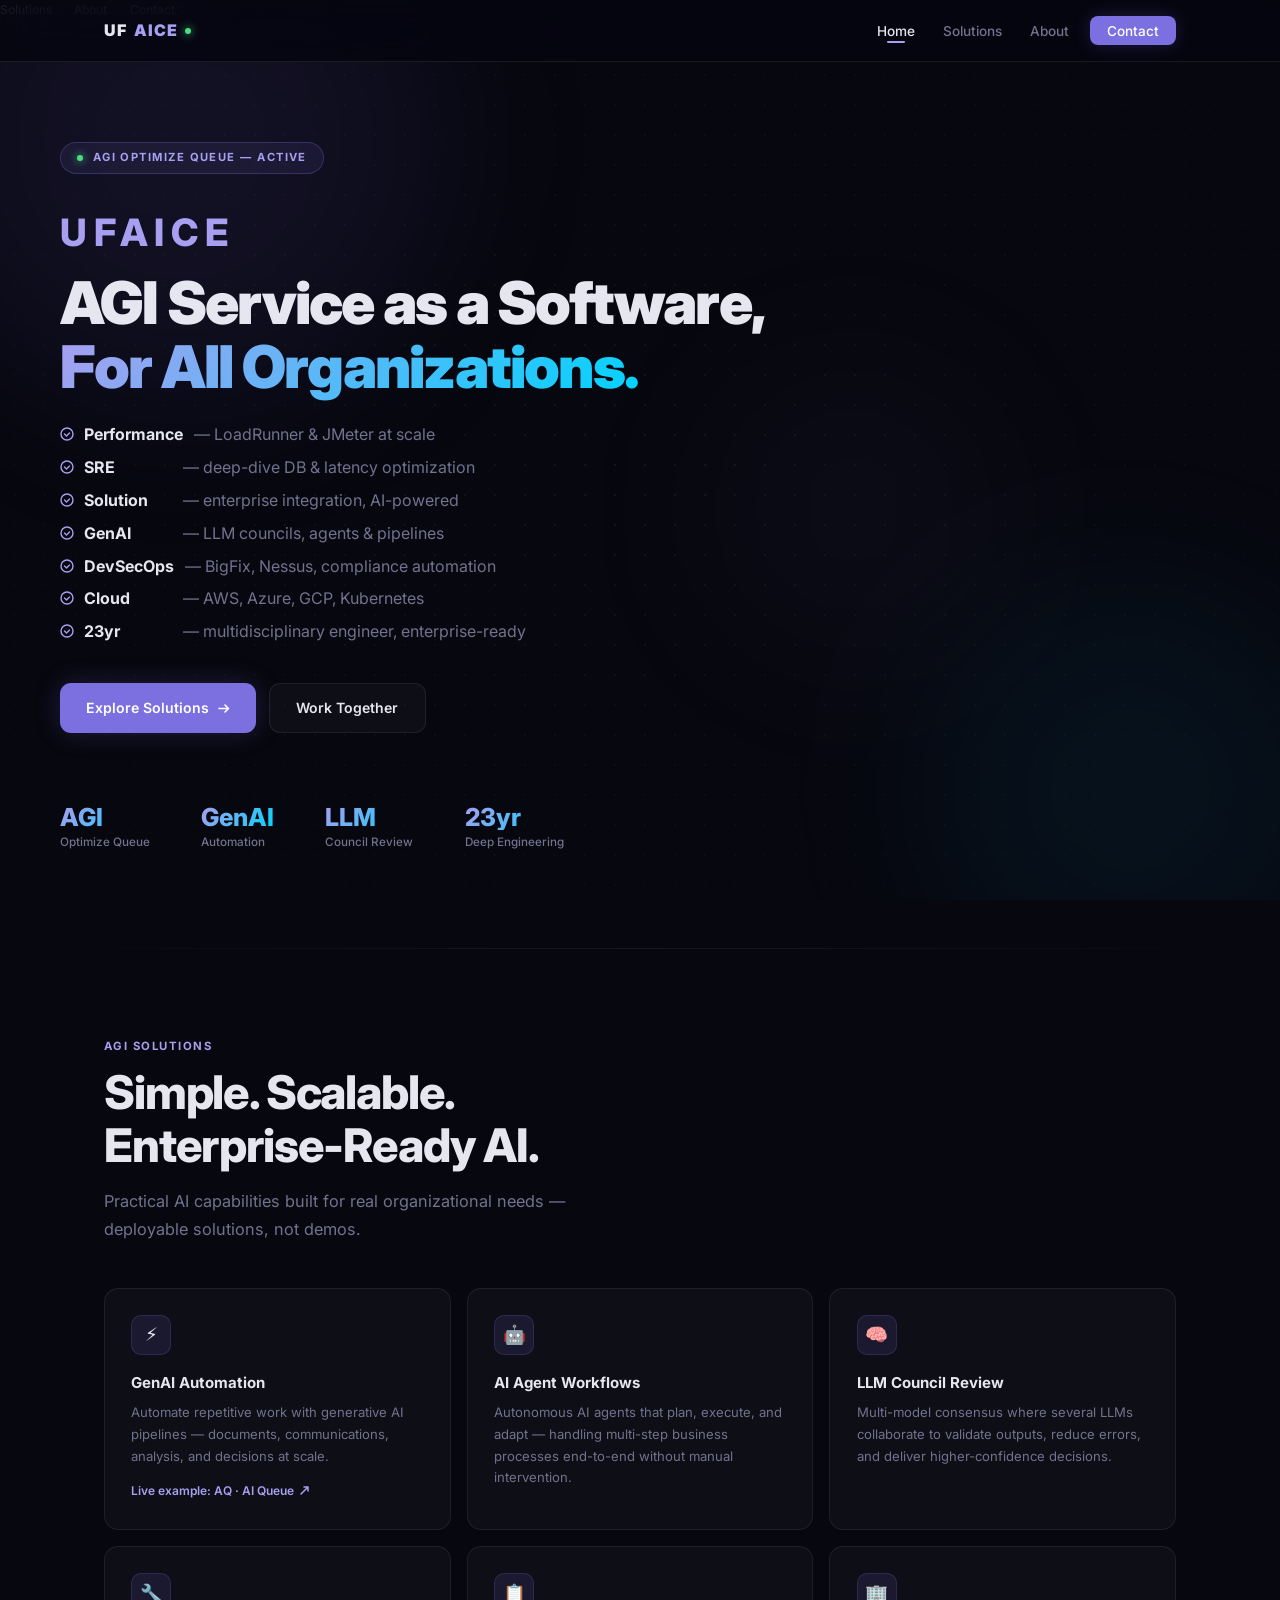
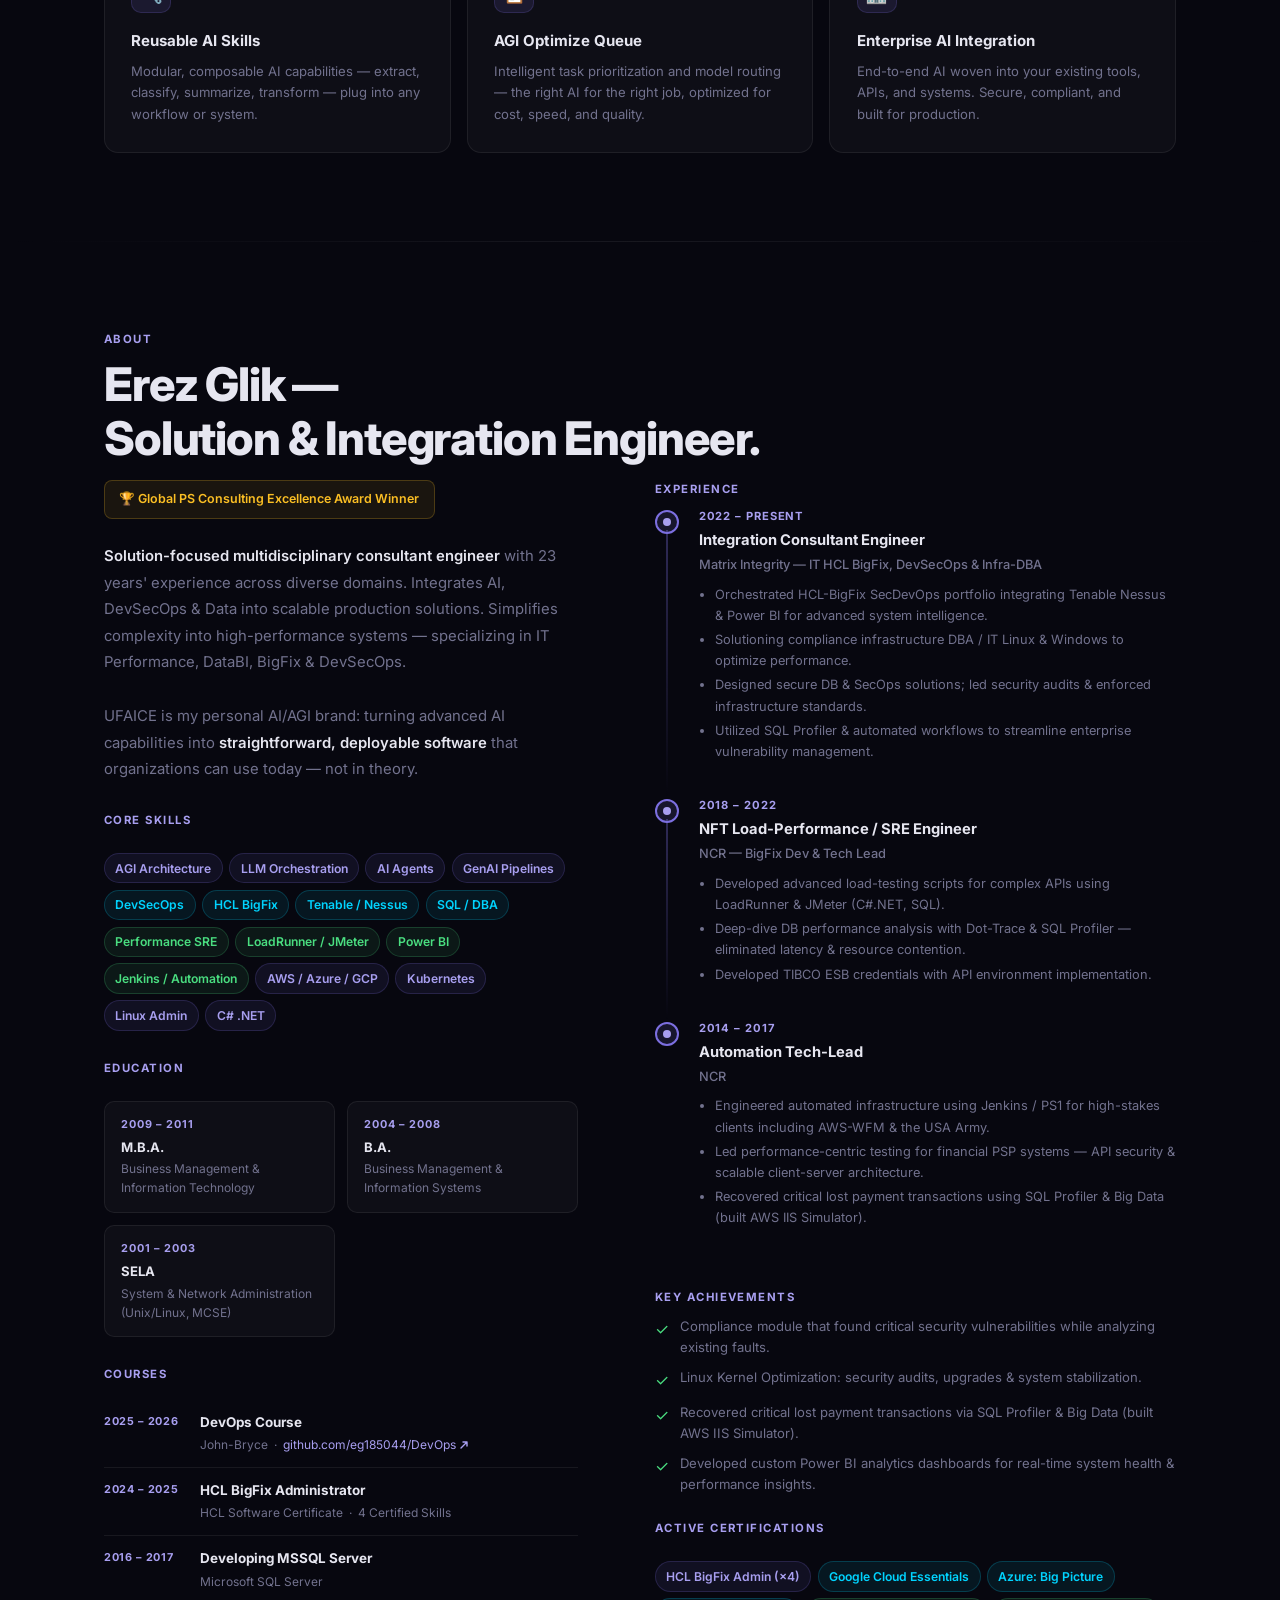
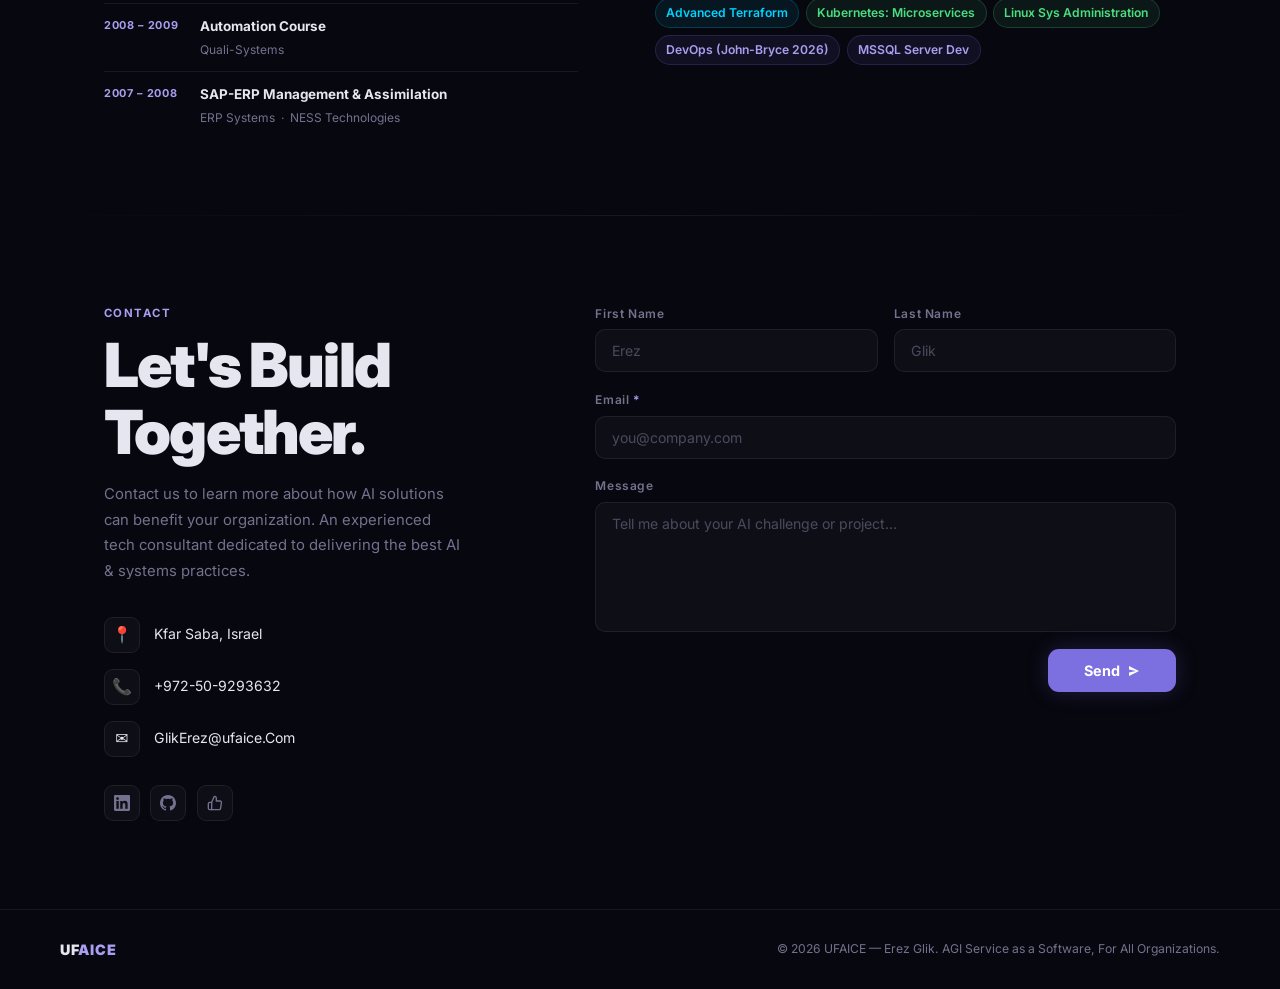
==== commit 18dba4d8: "Update contact phone number to +972-50-9293632" ====
--- a/index.html
+++ b/index.html
@@ -882,7 +882,7 @@
           </div>
           <div class="c-row">
             <div class="c-icon" aria-hidden="true">📞</div>
-            <a href="tel:+9720509293632">050-9293632</a>
+            <a href="tel:+9720509293632">+972-50-9293632</a>
           </div>
           <div class="c-row">
             <div class="c-icon" aria-hidden="true">✉</div>
